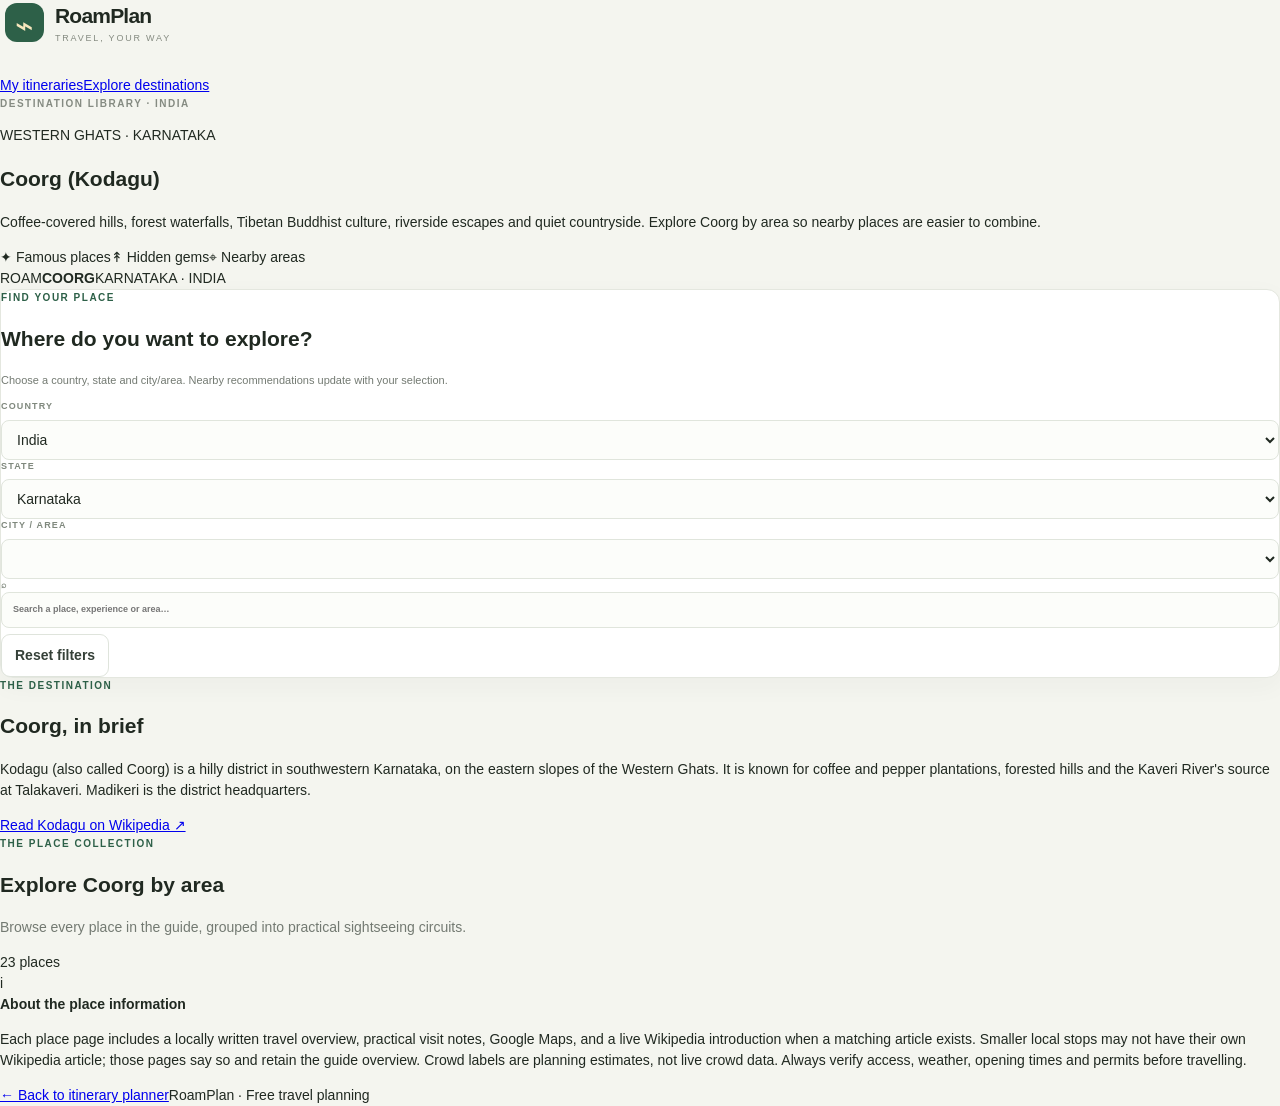
==== destinations.html @ 4f290d9f "Add destination explorer page" ====
<!doctype html>
<html lang="en">
<head>
<meta charset="utf-8"><meta name="viewport" content="width=device-width, initial-scale=1">
<meta name="theme-color" content="#f4f5ef">
<meta name="description" content="Explore Coorg (Kodagu), Karnataka. Browse places by country, state and city, discover nearby attractions, and read place guides with Wikipedia links.">
<title>Explore Coorg — RoamPlan</title>
<link rel="stylesheet" href="styles.css"><link rel="stylesheet" href="explorer.css">
</head>
<body class="explorer-page">
<header class="explore-top">
  <a class="brand explore-brand" href="index.html"><span class="brand-icon">⌁</span><span><b>RoamPlan</b><small>TRAVEL, YOUR WAY</small></span></a>
  <nav aria-label="Main navigation"><a href="index.html">My itineraries</a><a class="current" href="destinations.html">Explore destinations</a></nav>
</header>
<main class="explore-main">
  <section class="destination-hero">
    <p class="eyebrow">DESTINATION LIBRARY · INDIA</p>
    <div class="hero-inner">
      <div>
        <p class="hero-kicker">WESTERN GHATS · KARNATAKA</p>
        <h1 id="destinationTitle">Coorg <span>(Kodagu)</span></h1>
        <p class="hero-copy">Coffee-covered hills, forest waterfalls, Tibetan Buddhist culture, riverside escapes and quiet countryside. Explore Coorg by area so nearby places are easier to combine.</p>
        <div class="hero-tags"><span>✦ Famous places</span><span>↟ Hidden gems</span><span>⌖ Nearby areas</span></div>
      </div>
      <div class="hero-stamp"><span>ROAM</span><b>COORG</b><span>KARNATAKA · INDIA</span></div>
    </div>
  </section>

  <section class="filter-panel panel" aria-label="Find a destination">
    <div class="filter-intro"><div><p class="eyebrow green">FIND YOUR PLACE</p><h2>Where do you want to explore?</h2></div><p class="muted small-text">Choose a country, state and city/area. Nearby recommendations update with your selection.</p></div>
    <div class="filter-grid">
      <div><label for="countrySelect">COUNTRY</label><select id="countrySelect"><option value="India">India</option></select></div>
      <div><label for="stateSelect">STATE</label><select id="stateSelect"><option value="Karnataka">Karnataka</option></select></div>
      <div><label for="citySelect">CITY / AREA</label><select id="citySelect"></select></div>
    </div>
    <div class="search-row"><label class="search-box"><span>⌕</span><input id="placeSearch" type="search" placeholder="Search a place, experience or area…" autocomplete="off"></label><button id="clearFilters" class="btn">Reset filters</button></div>
  </section>

  <section class="region-intro" id="regionIntro">
    <div><p class="eyebrow green">THE DESTINATION</p><h2>Coorg, in brief</h2><p>Kodagu (also called Coorg) is a hilly district in southwestern Karnataka, on the eastern slopes of the Western Ghats. It is known for coffee and pepper plantations, forested hills and the Kaveri River's source at Talakaveri. Madikeri is the district headquarters.</p></div>
    <a class="text-link" href="https://en.wikipedia.org/wiki/Kodagu_district" target="_blank" rel="noopener">Read Kodagu on Wikipedia ↗</a>
  </section>

  <section class="list-heading"><div><p class="eyebrow green">THE PLACE COLLECTION</p><h2 id="resultsTitle">Explore Coorg by area</h2><p class="muted" id="resultsSubtitle">Browse every place in the guide, grouped into practical sightseeing circuits.</p></div><span class="result-count" id="resultCount">23 places</span></section>
  <div id="placeGroups" class="place-groups" aria-live="polite"></div>

  <section id="nearbySection" class="nearby-section hidden">
    <div class="nearby-head"><div><p class="eyebrow green">PAIR YOUR VISIT</p><h2 id="nearbyTitle">Nearby areas to explore</h2><p class="muted" id="nearbyCopy">More places that can fit into the same regional outing.</p></div></div>
    <div id="nearbyGroups" class="nearby-groups"></div>
  </section>

  <section class="source-note"><div class="source-mark">i</div><div><b>About the place information</b><p>Each place page includes a locally written travel overview, practical visit notes, Google Maps, and a live Wikipedia introduction when a matching article exists. Smaller local stops may not have their own Wikipedia article; those pages say so and retain the guide overview. Crowd labels are planning estimates, not live crowd data. Always verify access, weather, opening times and permits before travelling.</p></div></section>
  <footer class="explore-footer"><a href="index.html">← Back to itinerary planner</a><span>RoamPlan · Free travel planning</span></footer>
</main>
<script src="destinations-data.js"></script><script src="destinations.js"></script>
</body></html>
---- styles.css ----
:root{--ink:#202921;--muted:#737a72;--line:#e4e7df;--paper:#fbfcf8;--green:#2d6048;--green2:#e8f1e9;--gold:#bd8d42;--shadow:0 8px 26px #273c2d0a}*{box-sizing:border-box}body{margin:0;background:#f4f5ef;color:var(--ink);font:14px/1.5 Inter,-apple-system,BlinkMacSystemFont,"Segoe UI",sans-serif}button,input,select,textarea{font:inherit}button{cursor:pointer}.layout{min-height:100vh}.sidebar{width:250px;position:fixed;inset:0 auto 0 0;background:#fbfcf8;border-right:1px solid var(--line);padding:25px 18px 18px;display:flex;flex-direction:column;z-index:3}.brand{display:flex;align-items:center;gap:11px;color:var(--ink);text-decoration:none;margin:0 0 30px 5px}.brand-icon{height:39px;width:39px;border-radius:12px;background:var(--green);color:#f7e7bd;display:grid;place-items:center;font-size:31px}.brand b{display:block;font-size:21px;letter-spacing:-.8px}.brand small{display:block;color:#858b81;font-size:9px;letter-spacing:1.8px}.primary,.btn{border:1px solid #dfe4dc;background:#fff;border-radius:9px;padding:10px 13px;color:#354038;font-weight:650;display:inline-flex;gap:7px;align-items:center;justify-content:center;transition:.15s}.primary{background:var(--green);color:#fff;border-color:var(--green)}.primary:hover{background:#234d39}.btn:hover{border-color:#9eafa0;background:#f9fbf8}.btn.dark{background:#242f27;color:#fff;border-color:#242f27}.full{width:100%;margin-bottom:30px;padding:12px}.eyebrow{font-size:10px;font-weight:750;letter-spacing:1.5px;color:#858b82;margin:0 0 12px}.green{color:var(--green)}.nav{border:0;background:var(--green2);color:#234e39;border-radius:8px;text-align:left;padding:12px;width:100%;font-weight:650}.count{float:right;border-radius:20px;background:#d5e5d7;padding:0 8px;font-size:11px}.trips-label{margin-top:29px;display:flex;justify-content:space-between}.trip-list{display:grid;gap:5px}.trip-link{border:0;background:transparent;text-align:left;padding:10px;border-radius:8px;color:#606b60;overflow:hidden;text-overflow:ellipsis;white-space:nowrap}.trip-link.active,.trip-link:hover{background:#f0f3ec;color:var(--ink)}.sidebar-note{margin-top:auto;background:#f1f3ea;border-radius:11px;padding:15px;font-size:12px}.sidebar-note p{color:#6e786c;margin:6px 0 0;line-height:1.6}.privacy{font-size:10px;color:#7b8278;margin:17px 2px 0}.privacy i{display:inline-block;width:7px;height:7px;border-radius:50%;background:#65a175;margin-right:6px}.main{margin-left:250px;min-width:0}.topbar{height:70px;background:#fbfcf8;border-bottom:1px solid var(--line);display:flex;align-items:center;justify-content:space-between;padding:0 4.2%;gap:20px}.muted{color:var(--muted)}.actions{display:flex;align-items:center;gap:9px}.saved{font-size:11px;color:#65836b;margin-right:7px}.page{max-width:1400px;margin:0 auto;padding:37px 4.2% 28px}.heading-row{display:flex;align-items:center;justify-content:space-between;gap:25px;margin-bottom:27px}.heading-row .eyebrow{margin-bottom:7px}.heading-row h1{font-size:clamp(25px,3vw,36px);letter-spacing:-1.2px;line-height:1.18;margin:0 0 9px;font-weight:760}.subtitle{margin:0;color:#778074;font-size:14px}.stats{display:grid;grid-template-columns:repeat(4,minmax(0,1fr));gap:12px;margin-bottom:17px}.stat,.panel{background:#fff;border:1px solid var(--line);border-radius:13px;box-shadow:var(--shadow)}.stat{padding:16px 17px}.stat span{display:block;color:#878e84;font-size:9px;letter-spacing:1.3px;font-weight:750;margin-bottom:8px}.stat strong{font-size:17px;font-weight:730}.progress{height:4px;border-radius:5px;background:#e8ede5;margin-top:9px;overflow:hidden}.progress i{display:block;width:0;height:100%;background:#4a9161;transition:width .2s}.trip-head{padding:20px 21px;margin-bottom:17px}.trip-title{display:grid;grid-template-columns:1fr 1fr;gap:18px;margin-bottom:18px}.trip-fields{display:grid;grid-template-columns:1fr 1fr 100px auto;gap:15px;align-items:end}.panel label,dialog label{display:block;font-size:9px;letter-spacing:1.15px;font-weight:750;color:#7f887d;margin-bottom:6px}.panel input,.panel select,dialog input,dialog select,dialog textarea{width:100%;border:1px solid #e0e5dc;background:#fcfdfa;padding:10px 11px;border-radius:8px;color:var(--ink);outline:none}.panel input:focus,.panel select:focus,dialog input:focus,dialog select:focus,dialog textarea:focus{border-color:#77a487;box-shadow:0 0 0 3px #e7f1e8}.title-input{font-weight:700;font-size:18px!important}.trip-button .btn{width:100%;white-space:nowrap}.day-layout{display:grid;grid-template-columns:minmax(0,1fr) 245px;gap:17px;align-items:start}.itinerary{padding:20px;min-width:0}.section-head,.day-summary{display:flex;align-items:center;justify-content:space-between;gap:12px}.section-head h2{margin:0;font-size:21px;letter-spacing:-.4px}.section-head .eyebrow{margin-bottom:4px}.day-tabs{display:flex;gap:7px;border-bottom:1px solid var(--line);padding:16px 0 12px;overflow-x:auto}.day-tab{white-space:nowrap;border:1px solid transparent;border-radius:8px;padding:8px 13px;background:transparent;color:#697369;font-weight:650}.day-tab.active{background:var(--green2);border-color:#d7e6d8;color:#27583f}.day-summary{padding:17px 0 8px}.day-summary h3{font-size:17px;margin:0}.day-summary p{font-size:12px;margin:2px 0 0}.pill{border-radius:30px;padding:5px 9px;background:#f0f3ec;color:#657263;font-size:10px;font-weight:700;white-space:nowrap}.stop-list{position:relative}.stop-card{border:1px solid var(--line);border-radius:11px;margin:12px 0;padding:14px;display:grid;grid-template-columns:38px minmax(0,1fr) auto;gap:12px;align-items:start;background:#fff}.stop-card.done{background:#f8faf6}.stop-check{width:25px;height:25px;border:1px solid #cbd7cb;border-radius:8px;background:white;color:white;display:grid;place-items:center;margin-top:2px}.stop-card.done .stop-check{background:var(--green);border-color:var(--green)}.time-rail{font-size:10px;font-weight:750;color:#61725f;white-space:nowrap;padding-top:5px}.stop-main{min-width:0}.stop-title-row{display:flex;gap:9px;align-items:center;flex-wrap:wrap}.stop-title{font-size:14px;margin:0;font-weight:730}.stop-card.done .stop-title{text-decoration:line-through;color:#738075}.tag{font-size:9px;font-weight:750;border-radius:5px;padding:3px 6px;white-space:nowrap}.tag.famous{background:#f8eedb;color:#876028}.tag.hidden-gem{background:#e4f2e7;color:#2f6d47}.tag.offbeat{background:#e8e7f8;color:#5b5790}.tag.local{background:#e1eff4;color:#33687a}.tag.food{background:#fae9e3;color:#994e38}.tag.break{background:#f0eee7;color:#766e5c}.stop-meta{display:flex;gap:7px;flex-wrap:wrap;color:#7c857a;font-size:10px;margin-top:8px}.crowd{display:inline-flex;align-items:center;gap:4px}.crowd.low{color:#438151}.crowd.medium{color:#a2772d}.crowd.high{color:#b65d4e}.stop-notes{font-size:12px;color:#737d72;margin:8px 0 0;white-space:pre-wrap;overflow-wrap:anywhere}.stop-actions{display:flex;gap:5px}.mini{border:1px solid #e4e8df;background:#fff;border-radius:7px;padding:6px 8px;color:#647064;font-size:11px;text-decoration:none;white-space:nowrap}.mini:hover{border-color:#a0b3a0}.bottom-actions{display:flex;gap:9px;padding-top:7px;flex-wrap:wrap}.insights{display:grid;gap:14px}.insights .panel{padding:18px}.insights h3{font-size:15px;margin:0 0 8px}.small-text{font-size:11px;line-height:1.6}.legend-item{display:flex;gap:10px;align-items:center;margin-top:16px}.legend-item b,.legend-item small{display:block}.legend-item b{font-size:11px}.legend-item small{font-size:10px;color:#858d82;margin-top:1px}.dot{width:10px;height:10px;border-radius:4px;flex:none}.dot.famous{background:#cda35c}.dot.hidden-gem{background:#6eaa7c}.dot.offbeat{background:#9b95d2}.dot.local{background:#70afc5}.tips p{font-size:11px;color:#717b70;margin:9px 0;line-height:1.5}.footer-note{text-align:center;font-size:10px;color:#879083;margin:24px 0 0}.empty{padding:70px 25px;text-align:center;border:1px dashed #cbd5c9;border-radius:14px;background:#fafbf7;margin:20px 0}.empty h2{margin:0 0 8px}.empty p{color:var(--muted);margin-bottom:20px}.hidden{display:none!important}dialog{width:min(520px,calc(100% - 28px));border:1px solid var(--line);border-radius:15px;padding:24px;box-shadow:0 24px 90px #1e2c2260;color:var(--ink)}dialog::backdrop{background:#1b2a2180;backdrop-filter:blur(3px)}dialog form>label{margin-top:14px}dialog h2{margin:0;font-size:23px}.modal-head{display:flex;justify-content:space-between;align-items:start;margin-bottom:20px}.modal-head .eyebrow{margin-bottom:5px}.icon-btn{border:1px solid var(--line);background:#fff;border-radius:8px;padding:4px 11px;font-size:20px;color:#687367}.modal-grid{display:grid;grid-template-columns:1fr 1fr;gap:12px}.checkline{display:flex!important;gap:8px;align-items:center;font-size:11px!important;letter-spacing:0!important;font-weight:500!important;margin-top:16px!important}.checkline input{width:auto}.modal-actions{display:flex;gap:9px;align-items:center;margin-top:23px}.grow{flex:1}.danger{color:#b04438}#toast{position:fixed;bottom:22px;left:50%;transform:translate(-50%,20px);opacity:0;pointer-events:none;background:#263b2c;color:white;padding:11px 17px;border-radius:9px;box-shadow:0 8px 25px #0002;transition:.2s;z-index:10;font-size:12px}#toast.show{opacity:1;transform:translate(-50%,0)}@media(max-width:1100px){.day-layout{grid-template-columns:minmax(0,1fr) 210px}.sidebar{width:220px}.main{margin-left:220px}.trip-fields{grid-template-columns:1fr 1fr 90px}.trip-button{grid-column:1/-1}.trip-button .btn{width:auto}.saved{display:none}}@media(max-width:790px){.sidebar{position:static;width:auto;height:auto;padding:13px 16px;border-right:0;border-bottom:1px solid var(--line);display:grid;grid-template-columns:1fr auto;gap:10px}.brand{margin:0}.sidebar>.primary,.sidebar>.eyebrow,.sidebar>.nav,.sidebar>.trips-label,.sidebar>.trip-list,.sidebar-note,.privacy{display:none}.main{margin-left:0}.topbar{height:auto;min-height:59px;padding:12px 17px}.actions{gap:6px}.actions .btn{padding:8px;font-size:11px}.page{padding:25px 16px}.heading-row{align-items:start}.heading-row h1{font-size:26px}.heading-row>.primary{display:none}.stats{grid-template-columns:1fr 1fr}.day-layout{grid-template-columns:1fr}.insights{grid-template-columns:1fr 1fr}.trip-title{grid-template-columns:1fr}.trip-fields{grid-template-columns:1fr 1fr}.trip-button{grid-column:auto}.trip-button .btn{white-space:normal}.stop-card{grid-template-columns:27px minmax(0,1fr)}.time-rail{grid-column:2;grid-row:1;padding:0}.stop-check{grid-row:1;grid-column:1}.stop-main{grid-column:2}.stop-actions{grid-column:2;flex-wrap:wrap}.section-head{align-items:start}.saved{display:none}}@media(max-width:480px){.insights{grid-template-columns:1fr}.heading-row{display:block}.heading-row h1{font-size:25px}.heading-row .subtitle{font-size:12px}.stop-card{padding:11px;gap:7px}.stop-title-row{gap:5px}.topbar>div:first-child{font-size:12px}.modal-grid{grid-template-columns:1fr}.trip-fields{grid-template-columns:1fr 1fr}.itinerary{padding:13px}.section-head h2{font-size:18px}.actions .btn{font-size:0}.actions .btn:first-letter{font-size:13px}}
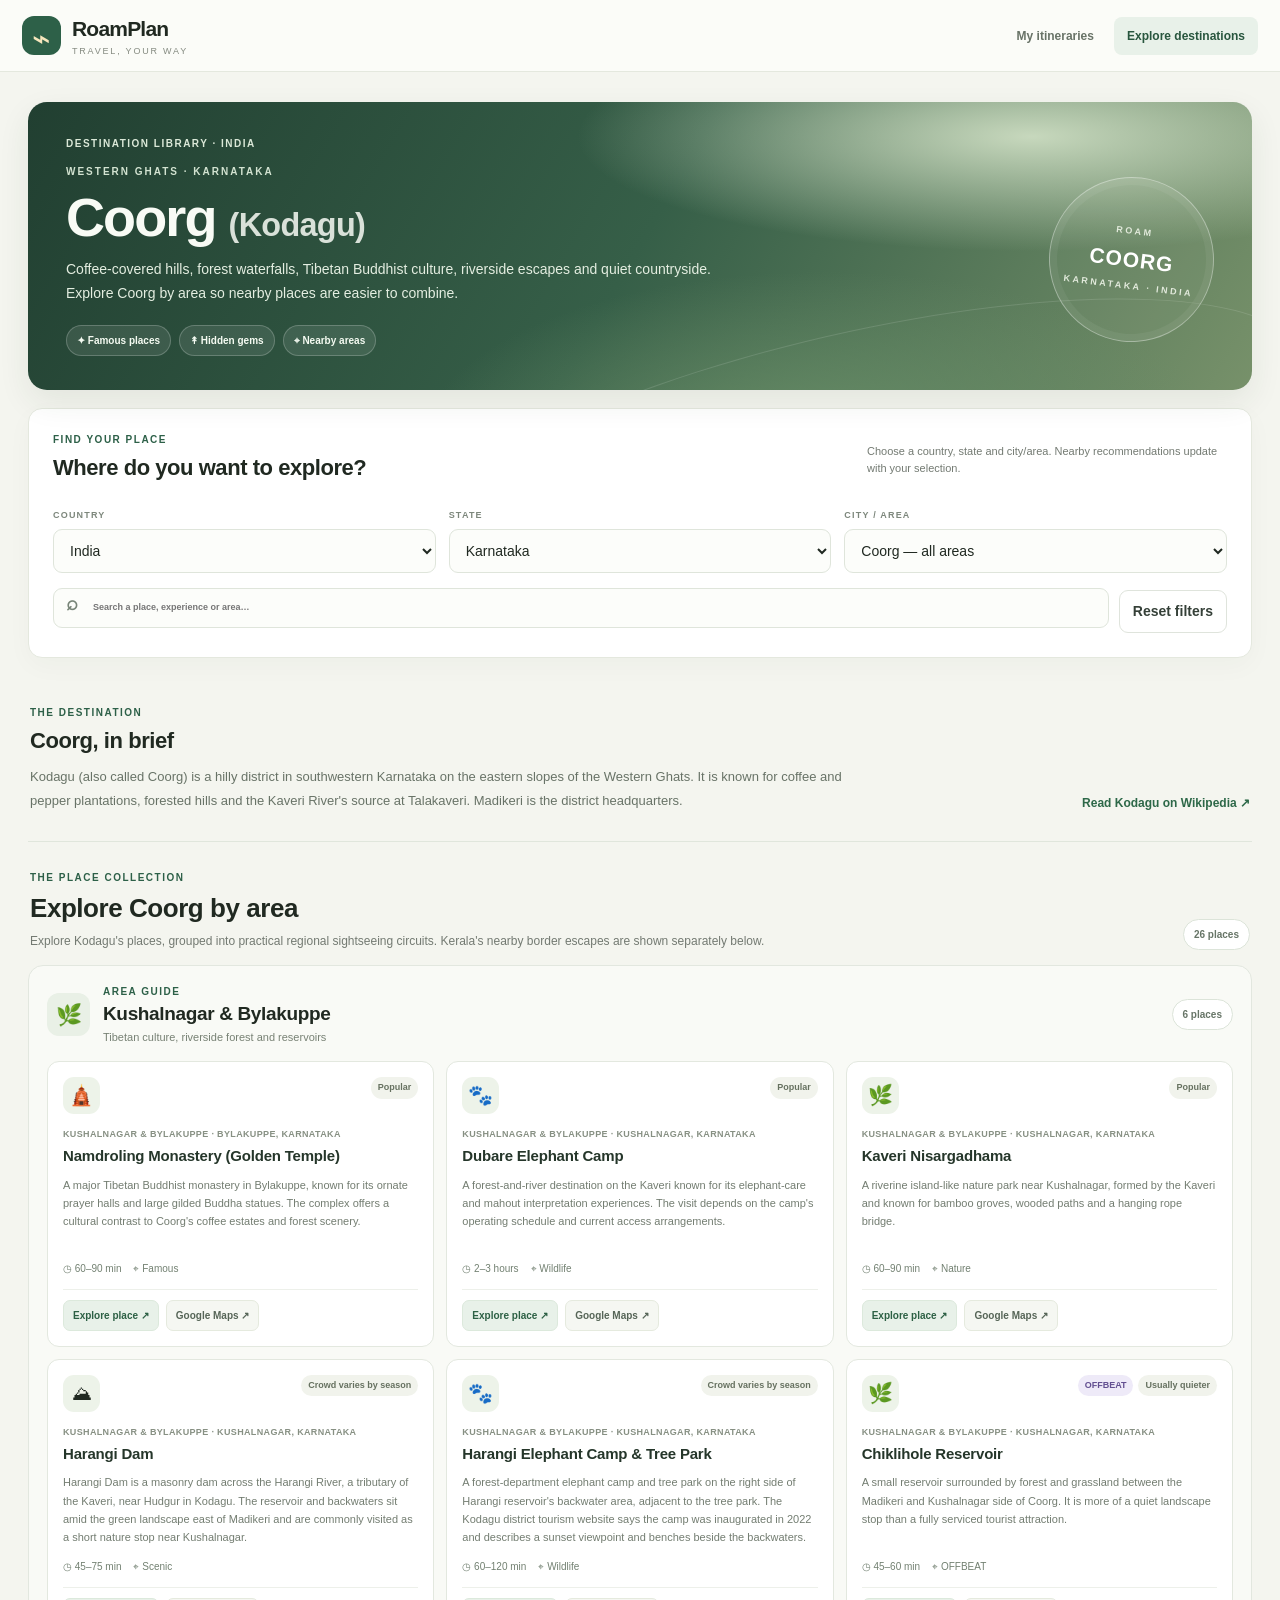
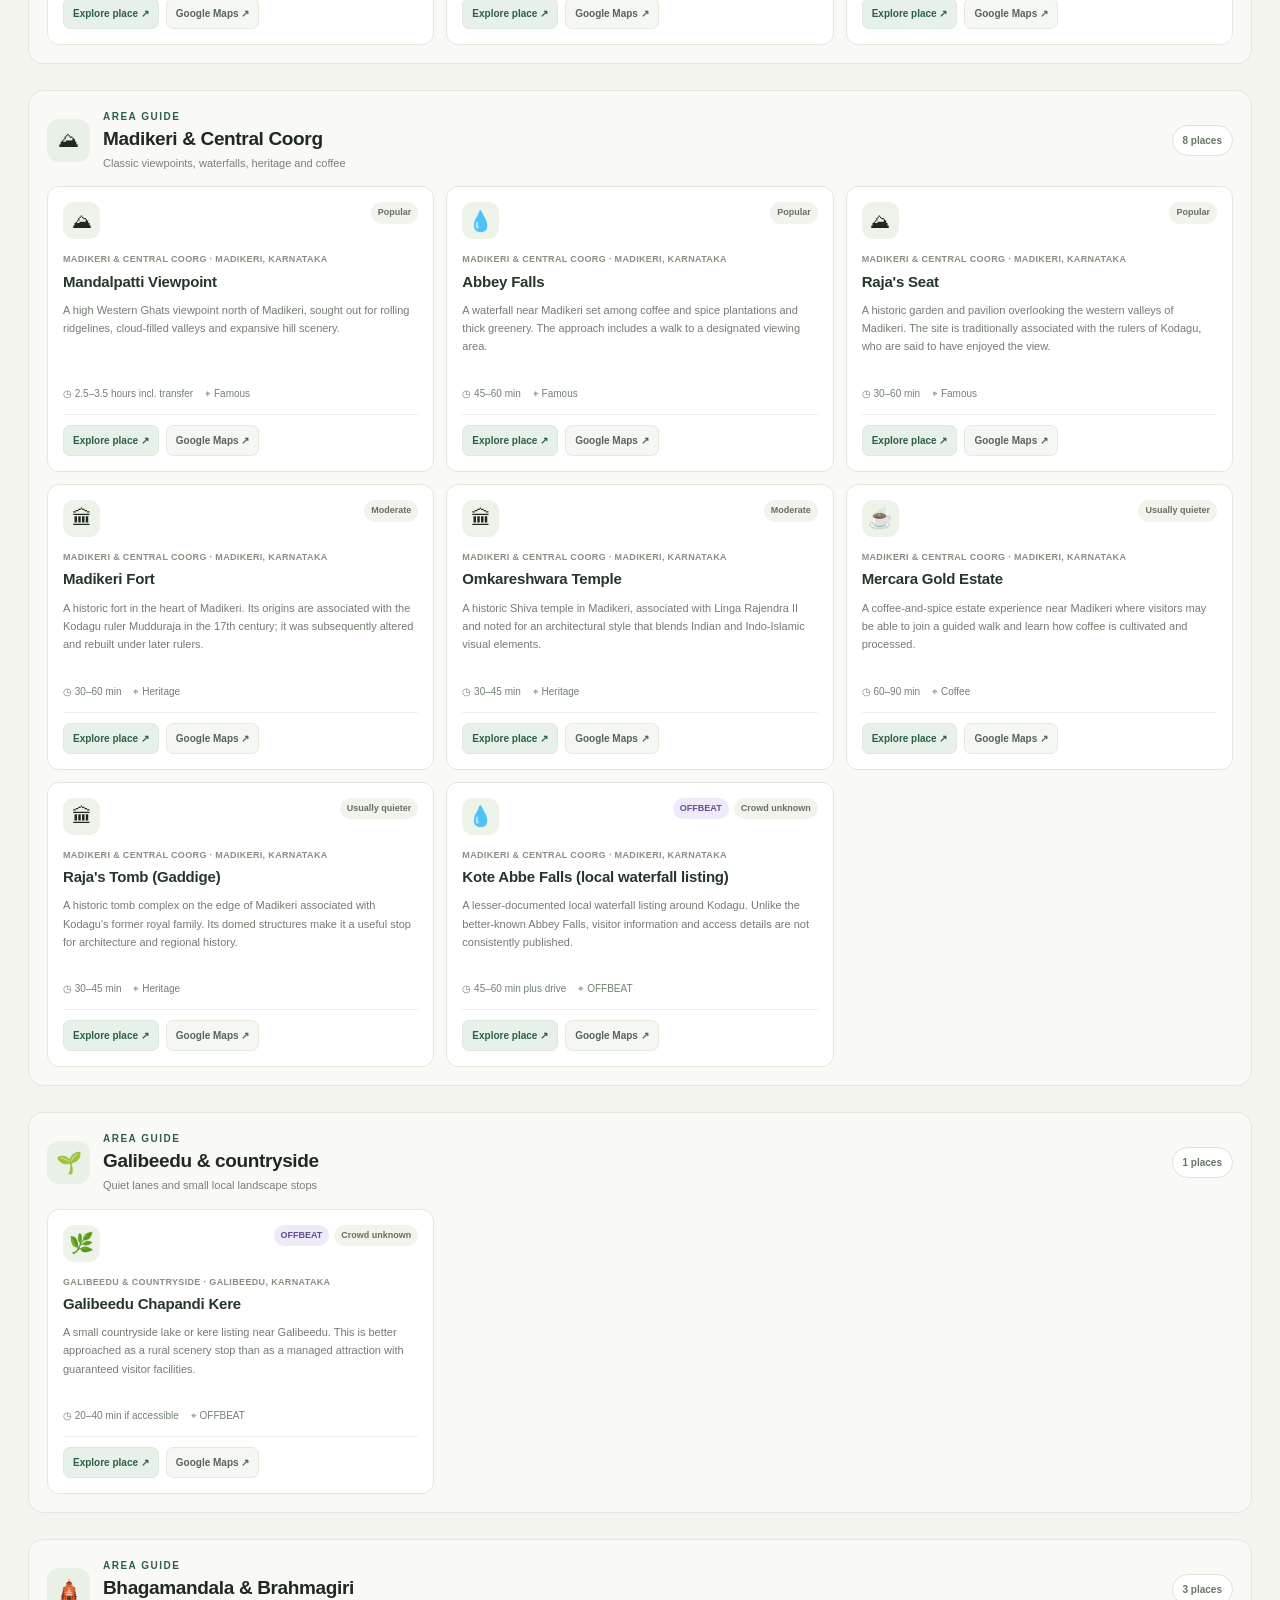
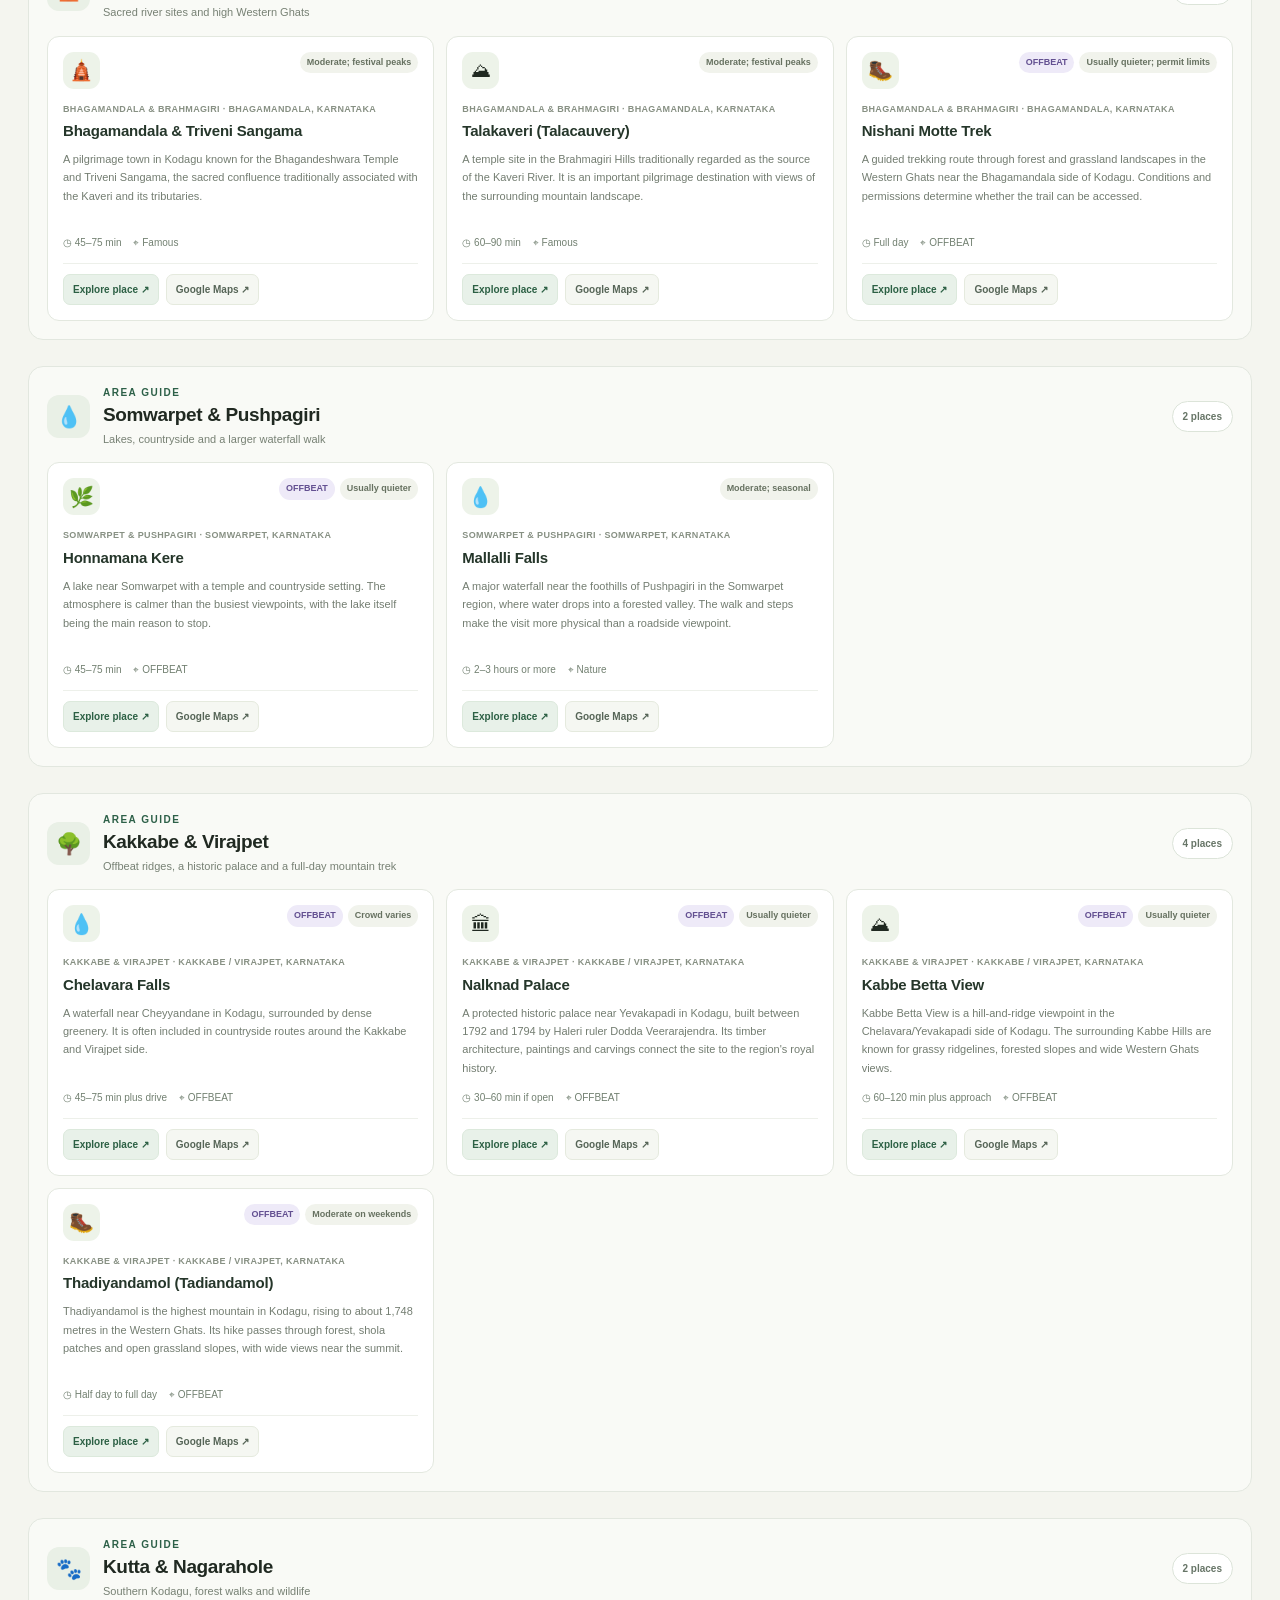
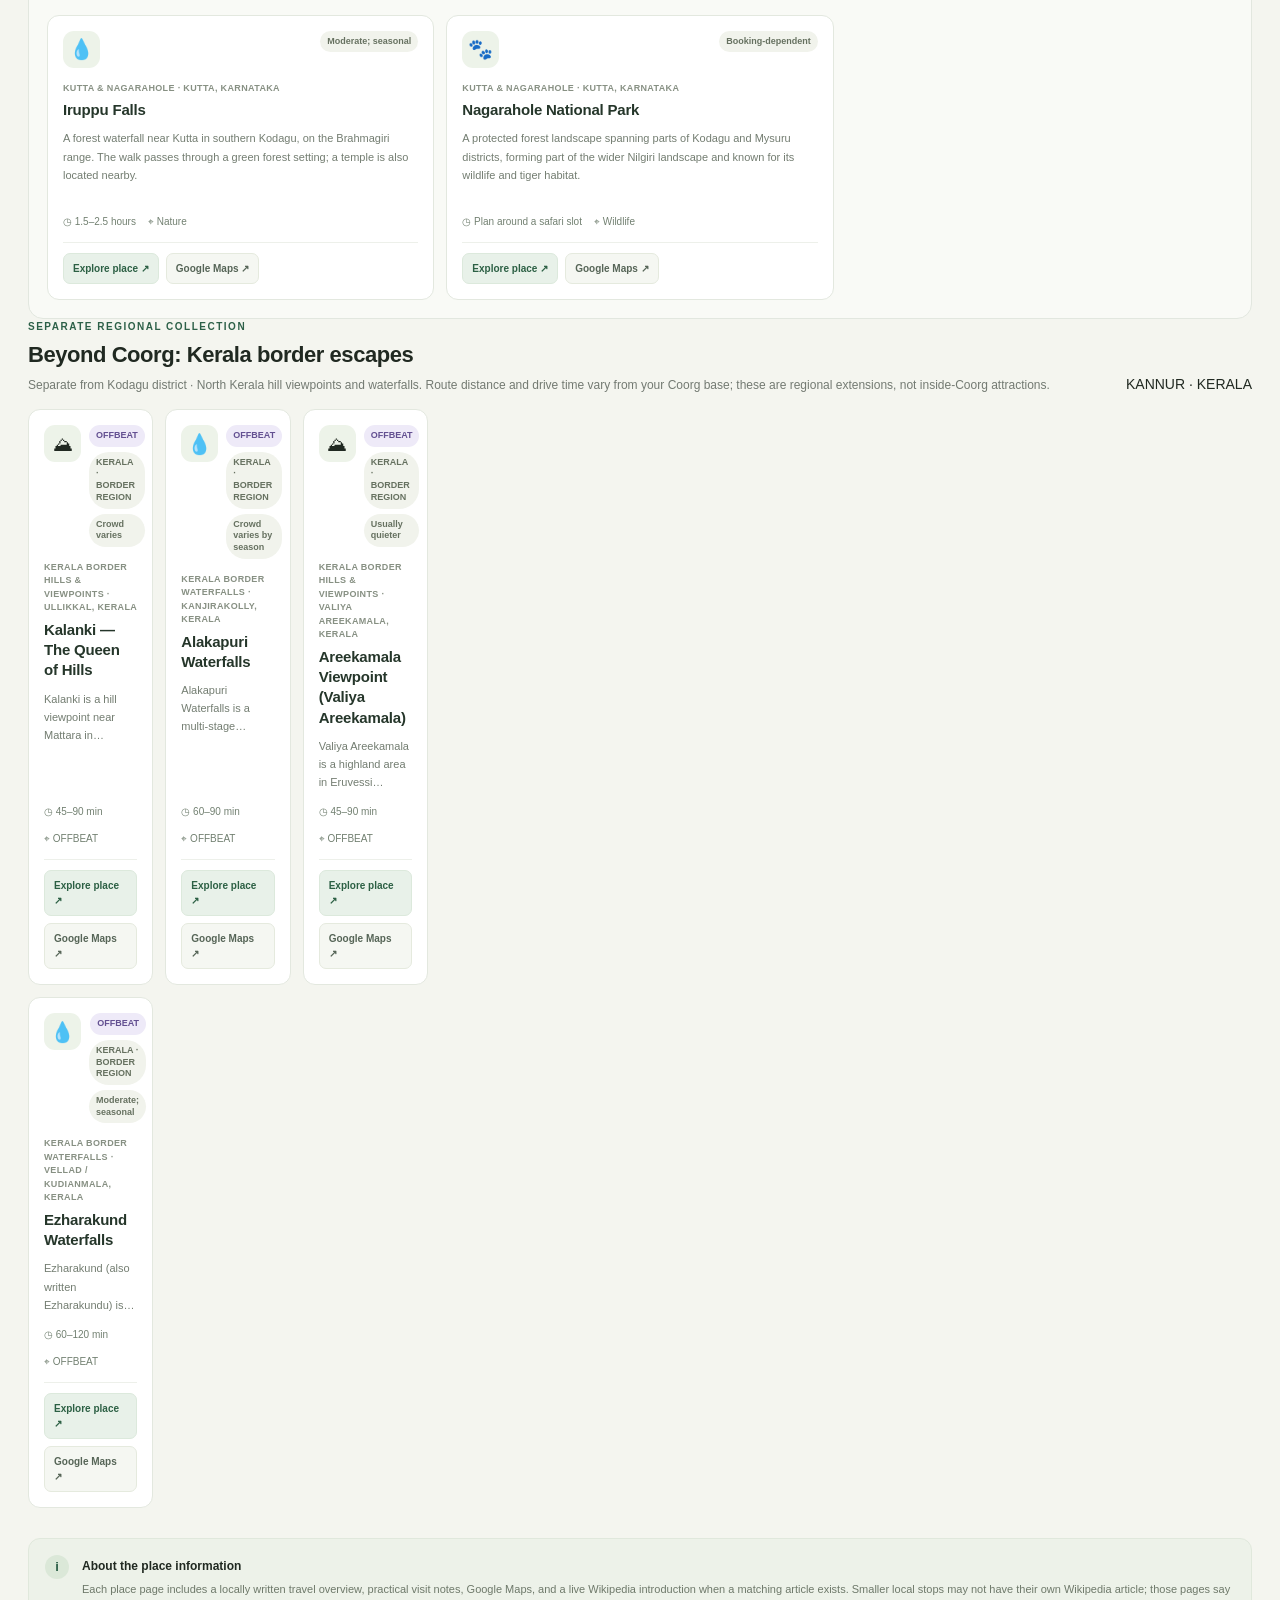
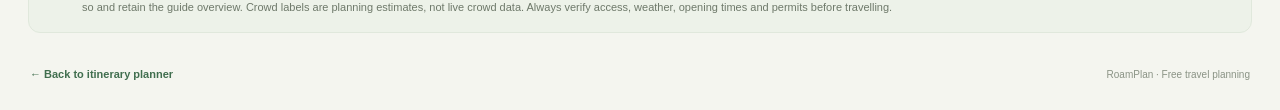
==== commit 8b6c7acb: "Add separate Kerala border escape collection to destination explorer" ====
--- a/destinations.html
+++ b/destinations.html
@@ -30,19 +30,24 @@
     <div class="filter-intro"><div><p class="eyebrow green">FIND YOUR PLACE</p><h2>Where do you want to explore?</h2></div><p class="muted small-text">Choose a country, state and city/area. Nearby recommendations update with your selection.</p></div>
     <div class="filter-grid">
       <div><label for="countrySelect">COUNTRY</label><select id="countrySelect"><option value="India">India</option></select></div>
-      <div><label for="stateSelect">STATE</label><select id="stateSelect"><option value="Karnataka">Karnataka</option></select></div>
+      <div><label for="stateSelect">STATE</label><select id="stateSelect"><option value="Karnataka">Karnataka</option><option value="Kerala">Kerala</option></select></div>
       <div><label for="citySelect">CITY / AREA</label><select id="citySelect"></select></div>
     </div>
     <div class="search-row"><label class="search-box"><span>⌕</span><input id="placeSearch" type="search" placeholder="Search a place, experience or area…" autocomplete="off"></label><button id="clearFilters" class="btn">Reset filters</button></div>
   </section>
 
   <section class="region-intro" id="regionIntro">
-    <div><p class="eyebrow green">THE DESTINATION</p><h2>Coorg, in brief</h2><p>Kodagu (also called Coorg) is a hilly district in southwestern Karnataka, on the eastern slopes of the Western Ghats. It is known for coffee and pepper plantations, forested hills and the Kaveri River's source at Talakaveri. Madikeri is the district headquarters.</p></div>
-    <a class="text-link" href="https://en.wikipedia.org/wiki/Kodagu_district" target="_blank" rel="noopener">Read Kodagu on Wikipedia ↗</a>
+    <div><p class="eyebrow green">THE DESTINATION</p><h2 id="regionHeading">Coorg, in brief</h2><p id="regionDescription">Kodagu (also called Coorg) is a hilly district in southwestern Karnataka on the eastern slopes of the Western Ghats. It is known for coffee and pepper plantations, forested hills and the Kaveri River’s source at Talakaveri. Madikeri is the district headquarters.</p></div>
+    <a id="regionWikiLink" class="text-link" href="https://en.wikipedia.org/wiki/Kodagu_district" target="_blank" rel="noopener">Read Kodagu on Wikipedia ↗</a>
   </section>
 
   <section class="list-heading"><div><p class="eyebrow green">THE PLACE COLLECTION</p><h2 id="resultsTitle">Explore Coorg by area</h2><p class="muted" id="resultsSubtitle">Browse every place in the guide, grouped into practical sightseeing circuits.</p></div><span class="result-count" id="resultCount">23 places</span></section>
   <div id="placeGroups" class="place-groups" aria-live="polite"></div>
+
+  <section id="borderEscapesSection" class="border-escapes-section hidden">
+    <div class="nearby-head"><div><p class="eyebrow green">SEPARATE REGIONAL COLLECTION</p><h2 id="borderEscapesTitle">Beyond Coorg: Kerala border escapes</h2><p class="muted" id="borderEscapesCopy">Hill viewpoints and waterfalls across the state border, not inside Coorg.</p></div><span class="border-area-chip">KANNUR · KERALA</span></div>
+    <div id="borderEscapeCards" class="place-grid nearby-grid"></div>
+  </section>
 
   <section id="nearbySection" class="nearby-section hidden">
     <div class="nearby-head"><div><p class="eyebrow green">PAIR YOUR VISIT</p><h2 id="nearbyTitle">Nearby areas to explore</h2><p class="muted" id="nearbyCopy">More places that can fit into the same regional outing.</p></div></div>
--- a/explorer.css
+++ b/explorer.css
@@ -0,0 +1,134 @@
+:root{--exp-ink:#202921;--exp-muted:#737d72;--exp-line:#e4e8de;--exp-green:#2d6048;--exp-paper:#fbfcf8}
+.explorer-page{background:#f4f5ef;color:var(--exp-ink);min-height:100vh}
+.explore-top{min-height:72px;display:flex;align-items:center;justify-content:space-between;gap:18px;padding:12px max(22px,calc((100vw - 1400px)/2 + 28px));background:#fbfcf8;border-bottom:1px solid var(--exp-line)}
+.explore-brand{margin:0!important;flex-shrink:0}
+.explore-top nav{display:flex;gap:7px;align-items:center}
+.explore-top nav a{color:#687367;text-decoration:none;font-weight:650;font-size:12px;padding:10px 13px;border-radius:8px}
+.explore-top nav a:hover,.explore-top nav a.current{background:#e8f1e9;color:#28563e}
+.explore-main{width:min(1320px,100%);margin:0 auto;padding:30px 28px 24px}
+.destination-hero,.place-hero{border-radius:19px;overflow:hidden;position:relative;background:radial-gradient(ellipse at 82% 12%,#c7d8bd 0,transparent 32%),radial-gradient(ellipse at 65% 120%,#688d67 0,transparent 36%),linear-gradient(120deg,#213f31 0%,#365f48 50%,#77916a 100%);color:#f8fbf5;min-height:270px;padding:34px 38px;box-shadow:0 12px 32px #203c2915}
+.destination-hero:after,.place-hero:after{content:"";position:absolute;inset:auto -5% -68% 30%;height:250px;border:1px solid #ffffff20;border-radius:50%;transform:rotate(-13deg);pointer-events:none}
+.destination-hero .eyebrow,.place-hero .eyebrow{color:#dbe8d8;margin-bottom:13px}
+.hero-inner{display:flex;justify-content:space-between;align-items:center;gap:24px;position:relative;z-index:1}
+.hero-kicker{font-size:10px;letter-spacing:2px;color:#d3e3d1;font-weight:750;margin:0 0 10px}
+.destination-hero h1,.place-hero h1{font-size:clamp(34px,5vw,54px);letter-spacing:-1.9px;line-height:1.04;margin:0 0 13px;font-weight:790}
+.destination-hero h1 span{font-size:.6em;font-weight:560;letter-spacing:-.7px;opacity:.85}
+.hero-copy{font-size:14px;line-height:1.7;max-width:670px;color:#e4eee1;margin:0}
+.hero-tags{display:flex;flex-wrap:wrap;gap:8px;margin-top:19px}
+.hero-tags span{font-size:10px;font-weight:700;padding:7px 10px;border-radius:30px;background:#ffffff18;border:1px solid #ffffff35;color:#f5fbf2}
+.hero-stamp{height:165px;width:165px;border:1px solid #ffffff62;border-radius:50%;display:flex;flex-direction:column;justify-content:center;align-items:center;gap:5px;flex:none;transform:rotate(7deg);background:#f2f5e90c;box-shadow:inset 0 0 0 7px #ffffff0e}
+.hero-stamp span{font-size:9px;letter-spacing:2.5px;color:#e2eadc;font-weight:750}
+.hero-stamp b{font-size:21px;letter-spacing:1px;color:#fff}
+.filter-panel,.detail-panel{background:#fff;border:1px solid var(--exp-line);border-radius:14px;box-shadow:0 8px 26px #273c2d08}
+.filter-panel{padding:23px 24px;margin:18px 0 22px}
+.filter-intro{display:flex;align-items:start;justify-content:space-between;gap:20px}
+.filter-intro h2,.region-intro h2,.list-heading h2,.nearby-head h2,.detail-panel h2{margin:0;font-size:22px;letter-spacing:-.45px;line-height:1.25}
+.filter-intro .eyebrow,.region-intro .eyebrow,.list-heading .eyebrow,.nearby-head .eyebrow,.detail-panel .eyebrow{margin-bottom:7px}
+.small-text{max-width:360px;font-size:11px;line-height:1.6}
+.filter-grid{display:grid;grid-template-columns:repeat(3,minmax(0,1fr));gap:13px;margin-top:20px}
+.filter-grid label{display:block;font-size:9px;letter-spacing:1.2px;font-weight:750;color:#7d877c;margin-bottom:7px}
+.filter-grid select,.search-box input{width:100%;border:1px solid #dfe5db;background:#fcfdfa;padding:12px;border-radius:9px;color:var(--exp-ink);outline:none}
+.filter-grid select:focus,.search-box input:focus{border-color:#7ea489;box-shadow:0 0 0 3px #e7f1e8}
+.search-row{display:flex;gap:10px;margin-top:15px;align-items:center}
+.search-box{flex:1;position:relative;display:flex;align-items:center}
+.search-box span{position:absolute;left:13px;font-size:20px;color:#788578}
+.search-box input{padding-left:39px}
+.region-intro{display:flex;justify-content:space-between;gap:26px;align-items:end;padding:25px 2px 29px;border-bottom:1px solid #e0e6dc}
+.region-intro>div{max-width:820px}
+.region-intro p:not(.eyebrow){font-size:13px;line-height:1.8;color:#687367;margin:11px 0 0}
+.text-link{font-size:12px;font-weight:750;color:#2d6848;text-decoration:none;white-space:nowrap}
+.text-link:hover{text-decoration:underline}
+.list-heading{display:flex;align-items:end;justify-content:space-between;gap:14px;padding:28px 2px 15px}
+.list-heading h2{font-size:26px}
+.list-heading .muted{font-size:12px;margin:7px 0 0}
+.result-count,.group-count{font-size:10px;font-weight:750;border:1px solid #dce4d9;background:#fff;color:#677567;border-radius:22px;padding:7px 10px;white-space:nowrap}
+.place-groups{display:grid;gap:26px}
+.place-group{border:1px solid #e2e7df;background:#f9faf6;border-radius:15px;padding:18px}
+.group-heading{display:flex;align-items:center;gap:13px;margin-bottom:15px}
+.group-icon{width:43px;height:43px;border-radius:12px;background:#e9f0e6;display:grid;place-items:center;font-size:21px;flex:none}
+.group-heading .eyebrow{margin-bottom:3px}
+.group-heading h2{font-size:19px;letter-spacing:-.35px;margin:0;line-height:1.3}
+.group-heading p:not(.eyebrow){font-size:11px;color:#778174;margin:3px 0 0}
+.group-count{margin-left:auto}
+.place-grid{display:grid;grid-template-columns:repeat(3,minmax(0,1fr));gap:12px}
+.place-card{min-width:0;display:flex;flex-direction:column;border:1px solid #e3e8df;border-radius:12px;background:#fff;padding:15px;transition:transform .16s ease,box-shadow .16s ease,border-color .16s ease}
+.place-card:hover{transform:translateY(-2px);border-color:#cedbcd;box-shadow:0 8px 18px #29442d0c}
+.place-card-top{display:flex;justify-content:space-between;gap:8px;align-items:start}
+.place-glyph{height:37px;width:37px;display:grid;place-items:center;background:#edf3e9;border-radius:11px;font-size:20px;flex:none}
+.place-badges{display:flex;justify-content:end;flex-wrap:wrap;gap:5px}
+.place-badge{font-size:9px;line-height:1.3;padding:5px 7px;border-radius:20px;background:#f1f3ec;color:#667160;font-weight:750}
+.place-badge.offbeat{background:#eeeaf8;color:#635091}
+.place-area{font-size:9px;letter-spacing:.35px;text-transform:uppercase;color:#879083;font-weight:750;margin:14px 0 5px}
+.place-card h3{font-size:15px;letter-spacing:-.2px;line-height:1.35;margin:0}
+.place-card h3 a{color:#25362a;text-decoration:none}
+.place-card h3 a:hover{color:#36714c;text-decoration:underline}
+.place-summary{font-size:11px;line-height:1.65;color:#737d71;margin:9px 0 13px;display:-webkit-box;-webkit-line-clamp:4;-webkit-box-orient:vertical;overflow:hidden;min-height:72px}
+.place-facts{display:flex;gap:12px;flex-wrap:wrap;color:#728071;font-size:10px;margin-top:auto;padding:0 0 13px}
+.place-card-actions{border-top:1px solid #edf0ea;padding-top:10px;display:flex;gap:7px;flex-wrap:wrap}
+.mini-link{font-size:10px;font-weight:750;text-decoration:none;color:#566557;padding:7px 9px;border-radius:7px;background:#f5f7f2;border:1px solid #e5eade}
+.mini-link:hover{border-color:#b7c8b7;background:#eef4ea}
+.mini-link.primary-link{background:#e8f1e9;border-color:#dce9dc;color:#2c6044}
+.nearby-section{padding-top:30px;margin-top:25px;border-top:1px solid #e0e6dc}
+.nearby-head{display:flex;align-items:end;justify-content:space-between;margin-bottom:14px}
+.nearby-head p.muted{font-size:12px;margin:7px 0 0;line-height:1.6}
+.nearby-grid{grid-template-columns:repeat(3,minmax(0,1fr))}
+.place-card.compact .place-summary{min-height:0;-webkit-line-clamp:3}
+.no-results{padding:38px 20px;border:1px dashed #ccd8ca;border-radius:12px;background:#fff;text-align:center;color:#667467}
+.no-results h3{margin:0 0 6px}
+.no-results p{font-size:12px}
+.source-note{display:flex;gap:13px;padding:16px;background:#edf2e9;border:1px solid #e0e8dc;border-radius:12px;margin:30px 0 15px}
+.source-mark{width:24px;height:24px;flex:none;border-radius:50%;background:#dbe8d8;color:#2d6048;font-size:13px;font-weight:800;display:grid;place-items:center}
+.source-note b{font-size:12px}
+.source-note p{font-size:11px;line-height:1.65;color:#6e796a;margin:4px 0 0}
+.explore-footer{display:flex;align-items:center;justify-content:space-between;gap:12px;padding:18px 2px 3px;color:#8a9385;font-size:10px}
+.explore-footer a{color:#406e4e;text-decoration:none;font-size:11px;font-weight:750}
+.breadcrumbs{display:flex;gap:9px;align-items:center;color:#899287;font-size:11px;margin:1px 0 18px;flex-wrap:wrap}
+.breadcrumbs a{color:#607c64;text-decoration:none;font-weight:700}
+.place-hero{display:flex;align-items:center;justify-content:space-between;gap:22px;min-height:235px;padding:32px 36px}
+.place-hero-copy{max-width:850px;position:relative;z-index:1}
+.place-hero h1{max-width:900px;font-size:clamp(32px,4.5vw,49px)}
+.place-dek{font-size:14px;line-height:1.7;color:#e5eee1;max-width:790px;margin:0}
+.place-hero-mark{display:flex;flex-direction:column;align-items:center;gap:11px;flex:none;width:145px;height:145px;justify-content:center;border:1px solid #ffffff65;border-radius:50%;background:#ffffff0d;box-shadow:inset 0 0 0 6px #ffffff0d;z-index:1}
+.place-hero-mark span{font-size:35px}
+.place-hero-mark b{font-size:9px;line-height:1.4;letter-spacing:1.6px;text-align:center}
+.place-toolbar{display:flex;gap:8px;flex-wrap:wrap;justify-content:flex-end;margin:14px 0 19px}
+.place-toolbar .btn{font-size:11px}
+.place-detail-layout{display:grid;grid-template-columns:minmax(0,1fr) 290px;gap:18px;align-items:start}
+.place-detail-main{min-width:0;display:grid;gap:15px}
+.detail-panel{padding:22px}
+.detail-panel h2{font-size:21px}
+.detail-copy{font-size:13px;line-height:1.85;color:#505f52;margin:13px 0 0;white-space:pre-line}
+.secondary-copy{color:#737f70;margin-top:7px}
+.wiki-panel{background:#fbfcf8;border-left:4px solid #86a780}
+.wiki-head{display:flex;align-items:center;gap:12px;position:relative}
+.wiki-mark{width:36px;height:36px;border-radius:50%;border:1px solid #cbd6c9;background:#fff;font-size:22px;font-family:Georgia,serif;display:grid;place-items:center;color:#384d3b;flex:none}
+.wiki-head h2{font-size:17px}
+.wiki-head .eyebrow{margin-bottom:3px}
+.wiki-status{margin-left:auto;border-radius:20px;background:#eef2ea;color:#697867;font-size:9px;padding:6px 8px;white-space:nowrap}
+#wikiArticleLink{display:inline-block;margin-top:12px}
+.visit-facts{display:grid;grid-template-columns:repeat(2,minmax(0,1fr));gap:10px;margin-top:16px}
+.visit-facts>div{border:1px solid #e8ede4;border-radius:9px;background:#fbfcf9;padding:13px}
+.visit-facts span{display:block;font-size:9px;color:#899286;letter-spacing:1px;font-weight:750;margin-bottom:6px}
+.visit-facts strong{display:block;color:#344536;font-size:12px;line-height:1.6;font-weight:700}
+.practical-note{margin-top:14px;background:#f2f5ed;border-radius:9px;padding:14px}
+.practical-note b{font-size:11px}
+.practical-note p{font-size:12px;line-height:1.75;color:#657260;margin:5px 0 0}
+.place-detail-aside{display:grid;gap:14px}
+.quick-card h3,.guide-card h3{font-size:17px;margin:0 0 16px;letter-spacing:-.3px}
+.quick-row{display:flex;align-items:start;gap:11px;border-bottom:1px solid #edf0e9;padding:12px 0}
+.quick-row>span{font-size:17px}
+.quick-row small,.quick-row b{display:block}
+.quick-row small{font-size:10px;color:#879183;margin-bottom:3px}
+.quick-row b{font-size:12px;line-height:1.5;color:#354538}
+.primary.full-width{display:flex;width:100%;text-decoration:none;margin-top:17px;padding:11px;font-size:11px}
+.guide-card{background:#f5f7f1}
+.guide-card p{font-size:12px;line-height:1.8;color:#6e786a;margin:0 0 11px}
+.guide-card a{font-size:11px;font-weight:750;color:#376a49;text-decoration:none}
+.nearby-detail-block{padding-top:10px}
+.nearby-detail-block .nearby-head{margin-bottom:13px}
+.nearby-detail-block .nearby-head h2{font-size:20px}
+.nearby-detail-block .nearby-head p.muted{font-size:11px}
+.place-page .place-card{box-shadow:none}
+@media(max-width:1050px){.place-grid,.nearby-grid{grid-template-columns:repeat(2,minmax(0,1fr))}.place-detail-layout{grid-template-columns:minmax(0,1fr) 260px}}
+@media(max-width:800px){.explore-main{padding:20px 16px}.explore-top{padding:12px 16px}.destination-hero,.place-hero{padding:25px;min-height:0}.hero-stamp{width:118px;height:118px}.hero-stamp b{font-size:16px}.hero-stamp span{font-size:7px}.filter-intro{display:block}.filter-intro .small-text{margin:11px 0 0}.region-intro{display:block}.region-intro .text-link{display:inline-block;margin-top:14px}.place-detail-layout{grid-template-columns:1fr}.place-detail-aside{grid-template-columns:1fr 1fr}.place-hero-mark{width:110px;height:110px}.place-hero-mark span{font-size:28px}}
+@media(max-width:580px){.explore-top{align-items:start;flex-direction:column}.explore-top nav{width:100%}.explore-top nav a{flex:1;text-align:center;padding:8px}.destination-hero,.place-hero{padding:22px 19px;border-radius:14px}.hero-inner{align-items:start}.destination-hero h1,.place-hero h1{font-size:34px}.hero-stamp{display:none}.hero-copy{font-size:12px}.filter-panel{padding:17px}.filter-grid{grid-template-columns:1fr;gap:11px}.search-row{align-items:stretch;flex-direction:column}.search-row .btn{width:100%}.list-heading{align-items:start}.list-heading h2{font-size:21px}.place-groups{gap:16px}.place-group{padding:11px}.place-grid,.nearby-grid{grid-template-columns:1fr}.place-summary{min-height:0}.group-heading{gap:9px}.group-icon{width:35px;height:35px}.group-heading h2{font-size:16px}.group-count{font-size:9px;padding:6px}.place-card{padding:13px}.place-card-actions{gap:6px}.explore-footer{align-items:start;flex-direction:column}.place-hero-mark{display:none}.place-detail-aside{grid-template-columns:1fr}.detail-panel{padding:17px}.place-toolbar{justify-content:start}.place-toolbar .btn{flex:1}.wiki-status{display:none}.visit-facts{grid-template-columns:1fr 1fr}}
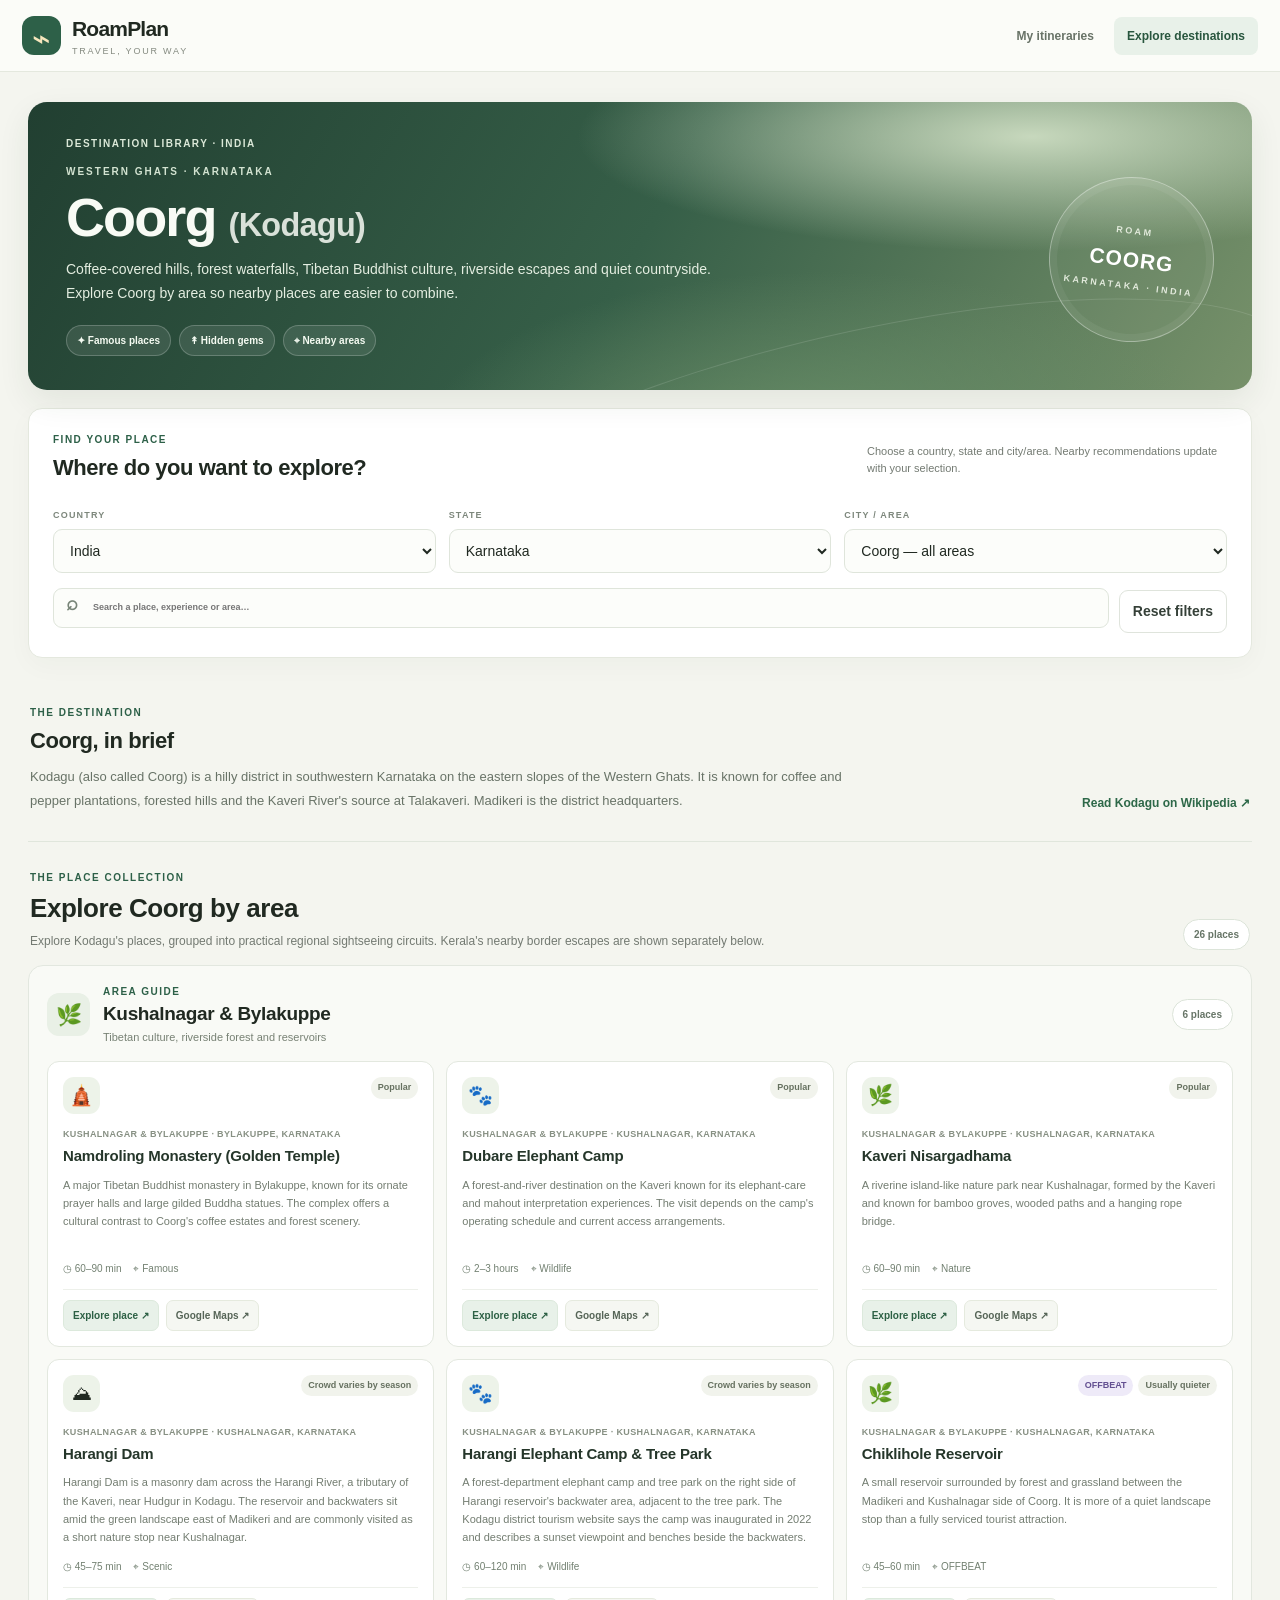
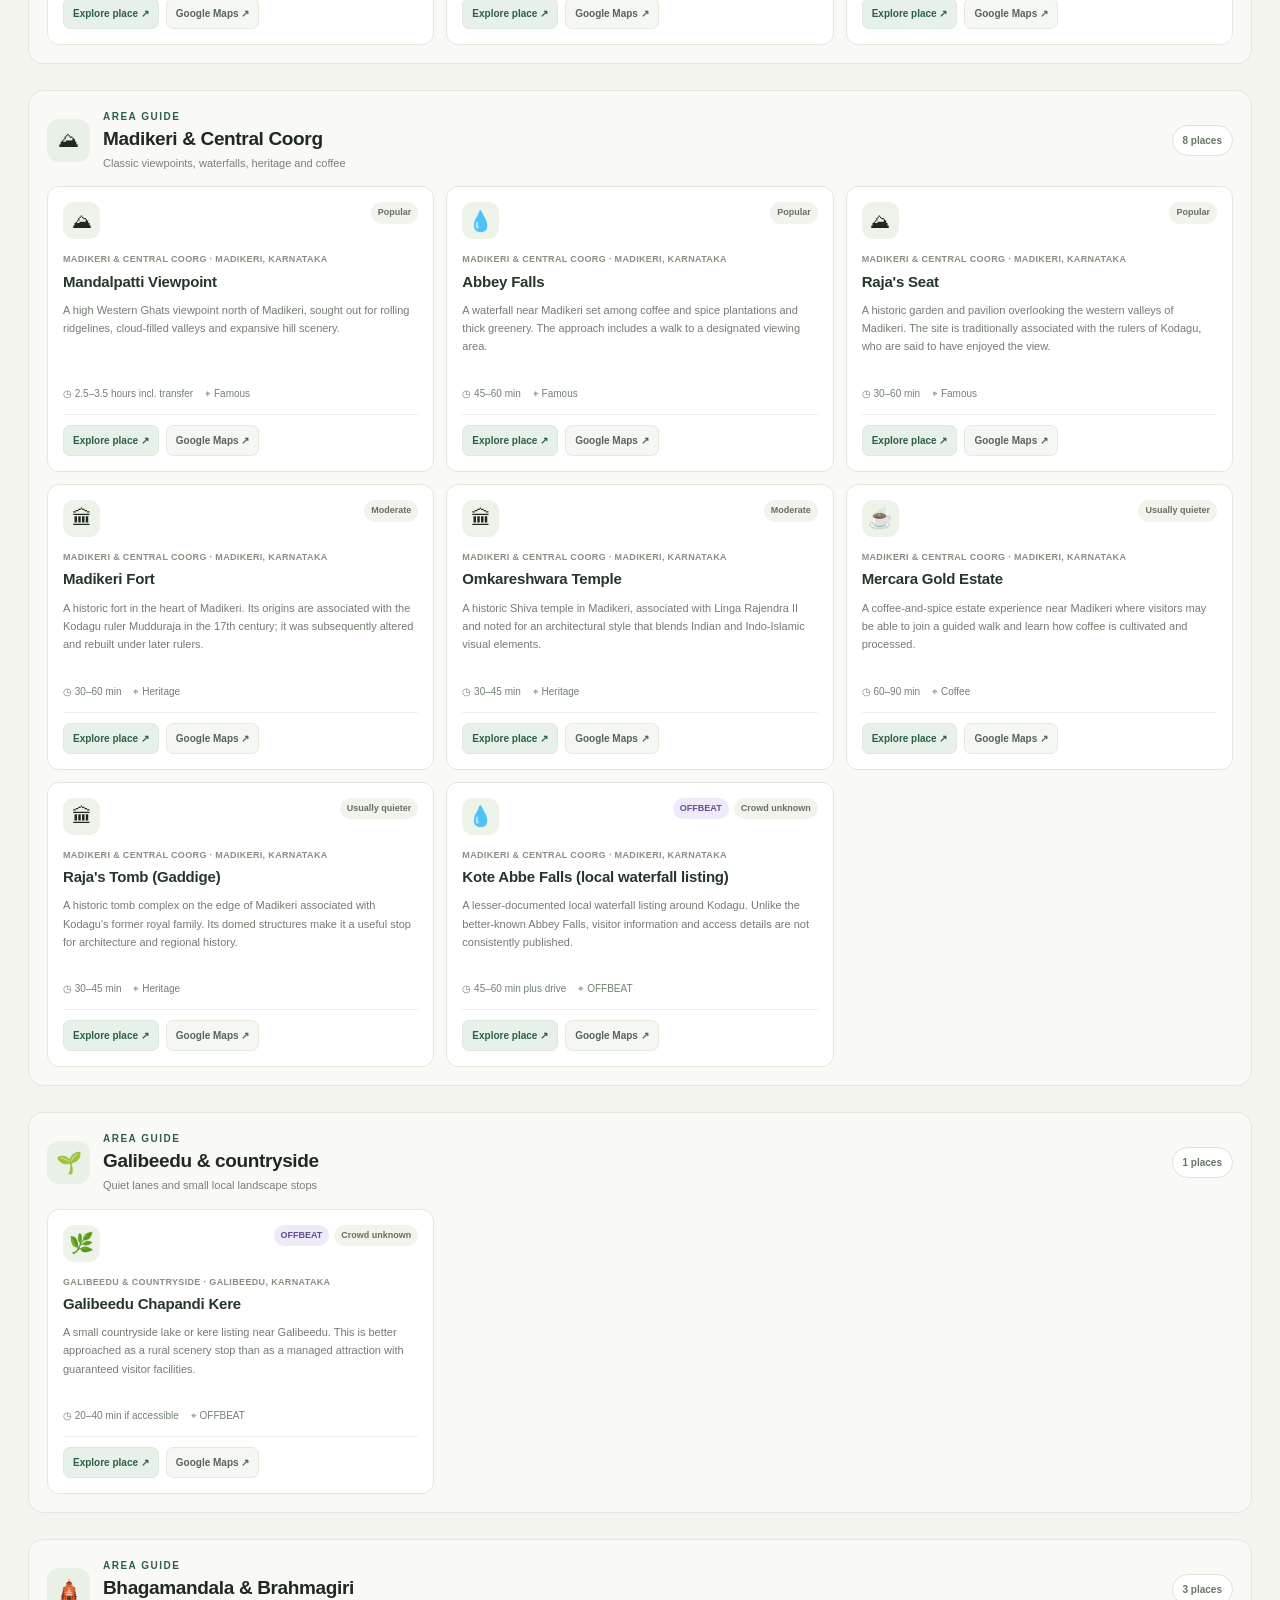
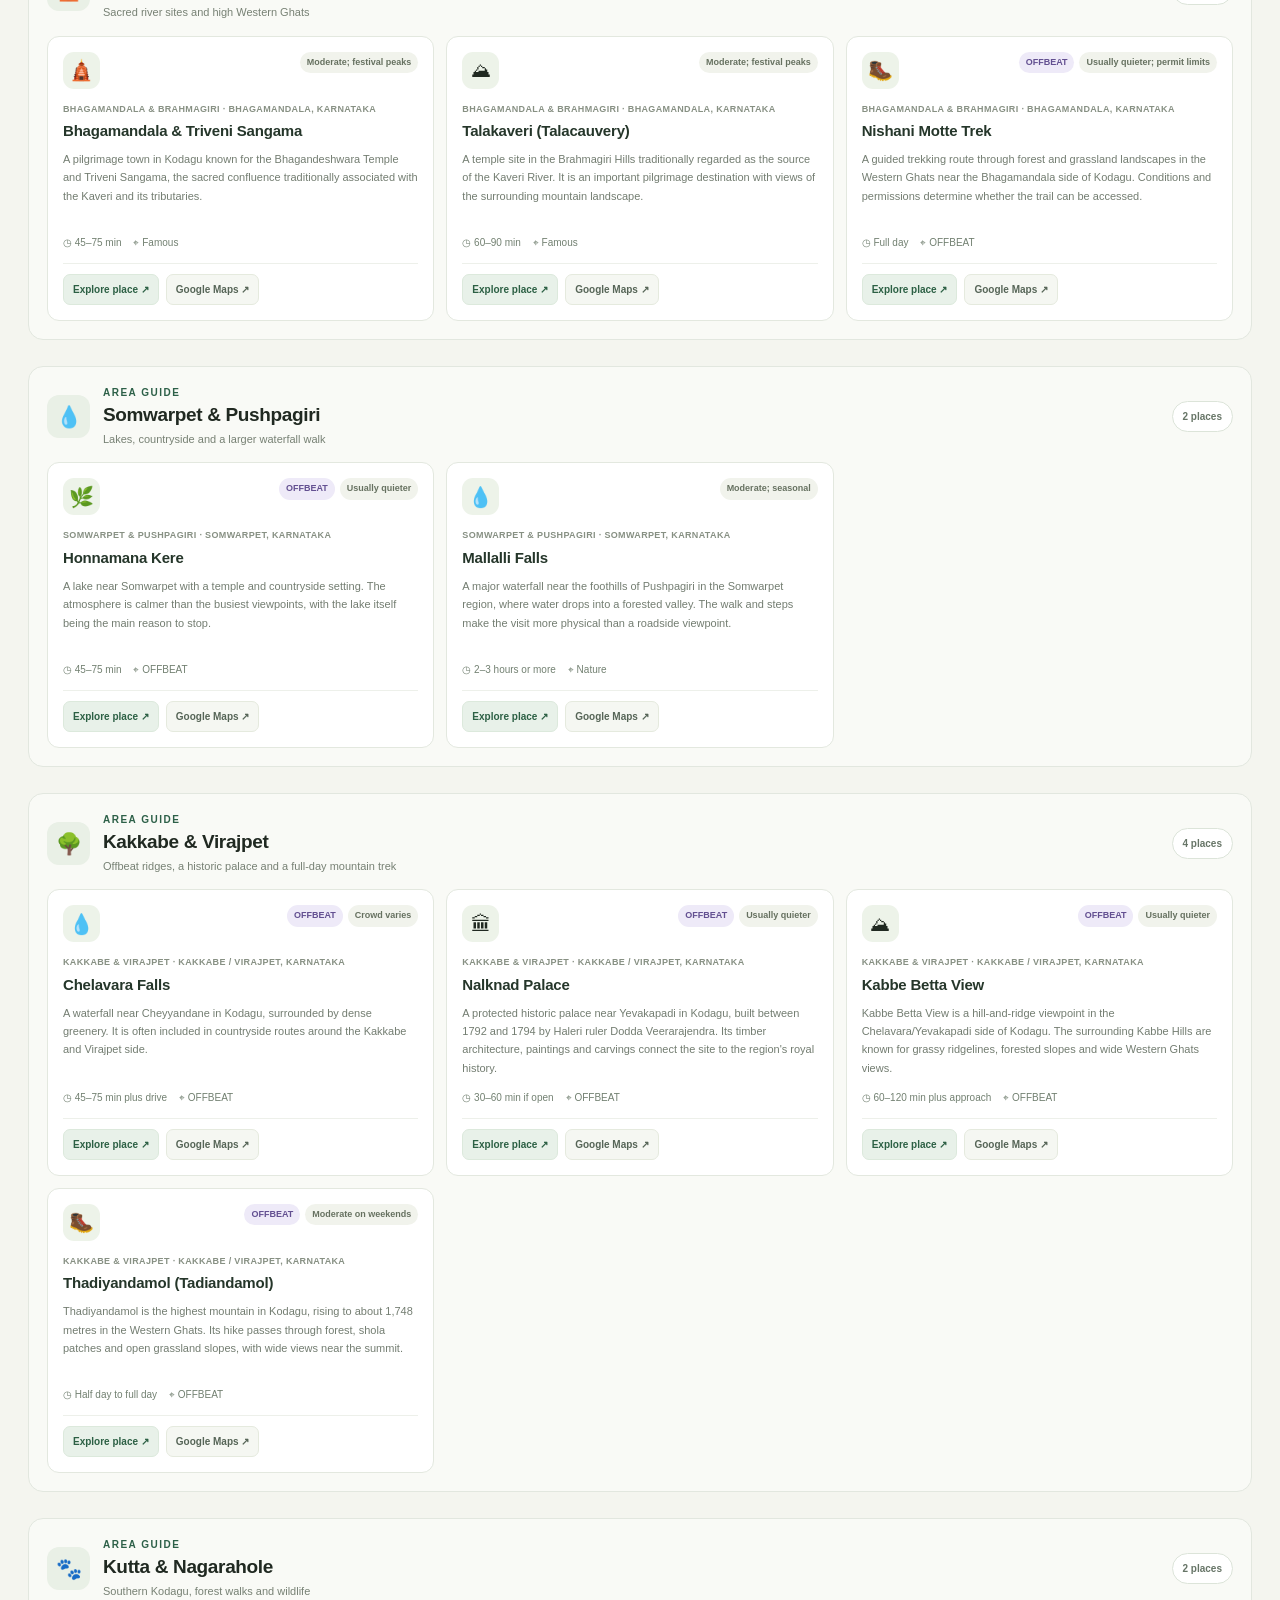
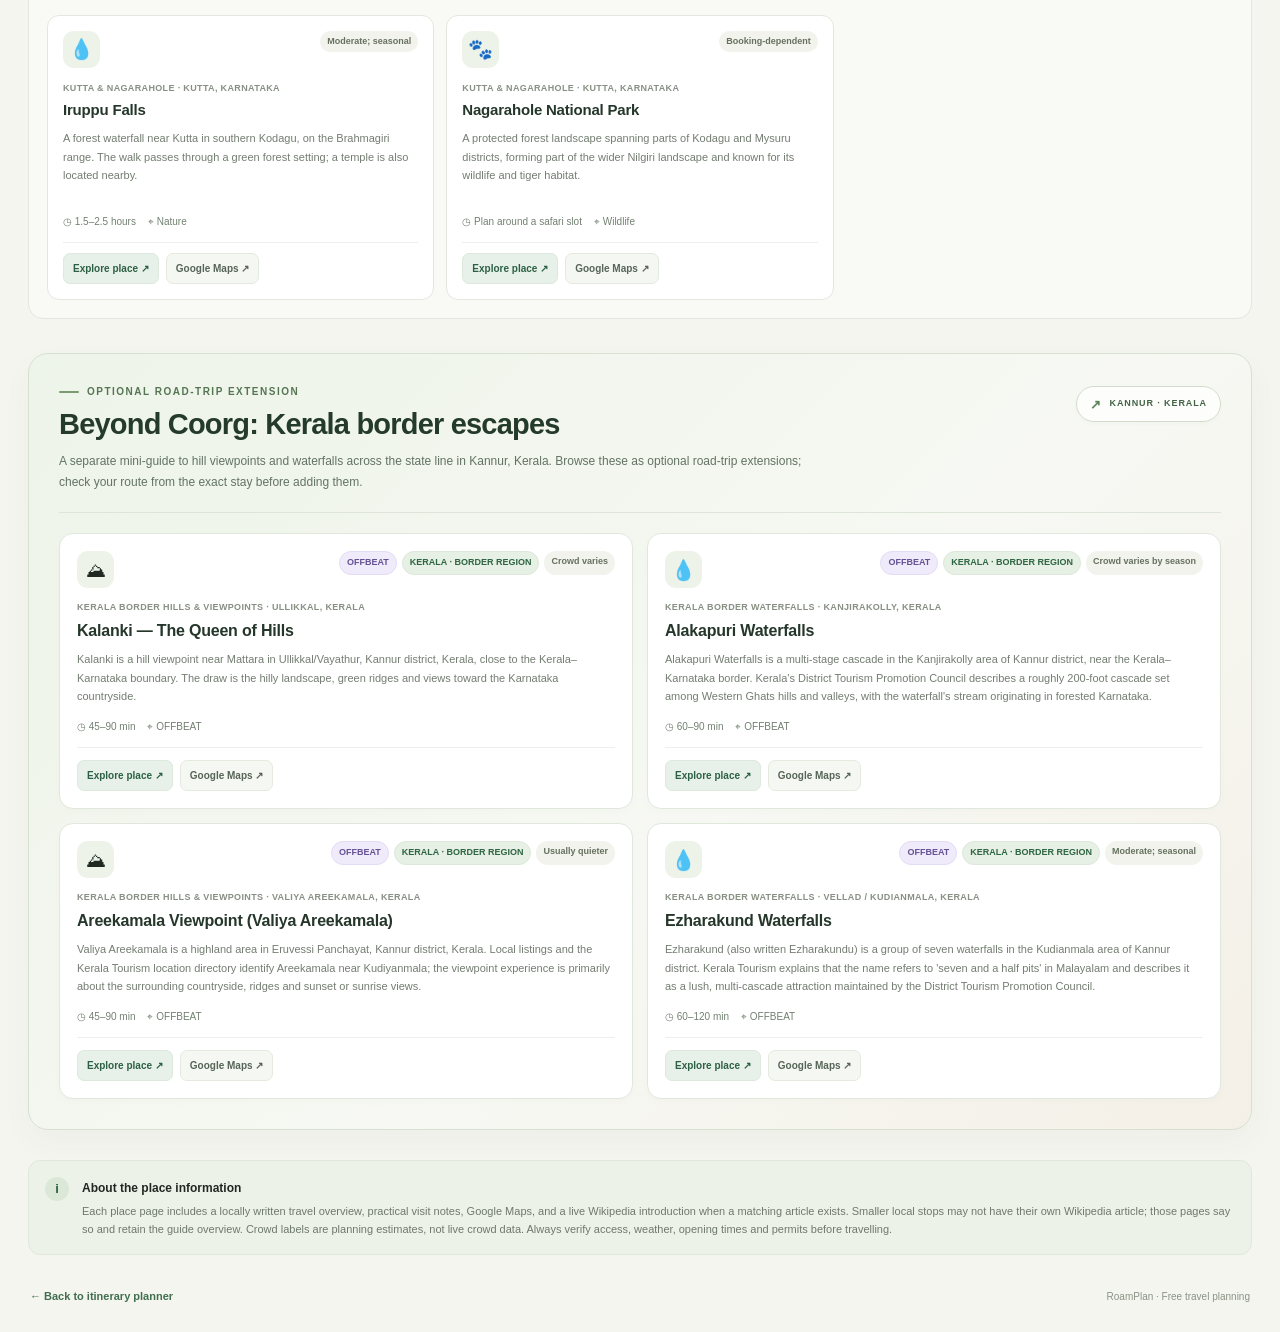
==== commit c8d0d692: "Refine border escapes section label" ====
--- a/destinations.html
+++ b/destinations.html
@@ -45,7 +45,7 @@
   <div id="placeGroups" class="place-groups" aria-live="polite"></div>
 
   <section id="borderEscapesSection" class="border-escapes-section hidden">
-    <div class="nearby-head"><div><p class="eyebrow green">SEPARATE REGIONAL COLLECTION</p><h2 id="borderEscapesTitle">Beyond Coorg: Kerala border escapes</h2><p class="muted" id="borderEscapesCopy">Hill viewpoints and waterfalls across the state border, not inside Coorg.</p></div><span class="border-area-chip">KANNUR · KERALA</span></div>
+    <div class="nearby-head"><div><p class="eyebrow green">OPTIONAL ROAD-TRIP EXTENSION</p><h2 id="borderEscapesTitle">Beyond Coorg: Kerala border escapes</h2><p class="muted" id="borderEscapesCopy">Hill viewpoints and waterfalls across the state border, not inside Coorg.</p></div><span class="border-area-chip">KANNUR · KERALA</span></div>
     <div id="borderEscapeCards" class="place-grid nearby-grid"></div>
   </section>
 
--- a/explorer.css
+++ b/explorer.css
@@ -132,3 +132,138 @@
 @media(max-width:1050px){.place-grid,.nearby-grid{grid-template-columns:repeat(2,minmax(0,1fr))}.place-detail-layout{grid-template-columns:minmax(0,1fr) 260px}}
 @media(max-width:800px){.explore-main{padding:20px 16px}.explore-top{padding:12px 16px}.destination-hero,.place-hero{padding:25px;min-height:0}.hero-stamp{width:118px;height:118px}.hero-stamp b{font-size:16px}.hero-stamp span{font-size:7px}.filter-intro{display:block}.filter-intro .small-text{margin:11px 0 0}.region-intro{display:block}.region-intro .text-link{display:inline-block;margin-top:14px}.place-detail-layout{grid-template-columns:1fr}.place-detail-aside{grid-template-columns:1fr 1fr}.place-hero-mark{width:110px;height:110px}.place-hero-mark span{font-size:28px}}
 @media(max-width:580px){.explore-top{align-items:start;flex-direction:column}.explore-top nav{width:100%}.explore-top nav a{flex:1;text-align:center;padding:8px}.destination-hero,.place-hero{padding:22px 19px;border-radius:14px}.hero-inner{align-items:start}.destination-hero h1,.place-hero h1{font-size:34px}.hero-stamp{display:none}.hero-copy{font-size:12px}.filter-panel{padding:17px}.filter-grid{grid-template-columns:1fr;gap:11px}.search-row{align-items:stretch;flex-direction:column}.search-row .btn{width:100%}.list-heading{align-items:start}.list-heading h2{font-size:21px}.place-groups{gap:16px}.place-group{padding:11px}.place-grid,.nearby-grid{grid-template-columns:1fr}.place-summary{min-height:0}.group-heading{gap:9px}.group-icon{width:35px;height:35px}.group-heading h2{font-size:16px}.group-count{font-size:9px;padding:6px}.place-card{padding:13px}.place-card-actions{gap:6px}.explore-footer{align-items:start;flex-direction:column}.place-hero-mark{display:none}.place-detail-aside{grid-template-columns:1fr}.detail-panel{padding:17px}.place-toolbar{justify-content:start}.place-toolbar .btn{flex:1}.wiki-status{display:none}.visit-facts{grid-template-columns:1fr 1fr}}
+
+/* Separate region card: Kerala border places are deliberately not inside the Coorg/Kodagu collection. */
+.border-escapes-section{margin:28px 0 12px;padding:20px;border:1px solid #d9e2d5;border-radius:16px;background:linear-gradient(145deg,#f0f4eb 0%,#f9faf6 68%,#f3eee5 100%)}
+.border-escapes-section .nearby-head{display:flex;align-items:center;justify-content:space-between;gap:15px;margin-bottom:16px}
+.border-escapes-section .nearby-head h2{font-size:22px;margin:0;letter-spacing:-.4px}
+.border-escapes-section .nearby-head p.muted{font-size:12px;line-height:1.7;max-width:850px;margin:7px 0 0}
+.border-area-chip{font-size:9px;font-weight:800;letter-spacing:.8px;border:1px solid #cbd8c7;border-radius:30px;background:#fff9;padding:8px 11px;color:#50664f;white-space:nowrap}
+.place-badge.border-badge{background:#e4efe1;color:#2e6544}
+.official-source-link{margin-top:10px;display:inline-block}
+@media(max-width:580px){.border-escapes-section{padding:13px;margin-top:20px}.border-escapes-section .nearby-head{align-items:flex-start;flex-direction:column}.border-escapes-section .nearby-head h2{font-size:19px}.border-area-chip{align-self:flex-start}}
+
+/* Refined "Beyond Coorg" region panel */
+.border-escapes-section{
+  margin:34px 0 14px;
+  padding:clamp(18px,2.4vw,30px);
+  border:1px solid #d7e1d1;
+  border-radius:20px;
+  background:linear-gradient(135deg,#edf4e9 0%,#f7f8f3 58%,#f4f0e7 100%);
+  box-shadow:0 12px 30px #2c43290a;
+  overflow:hidden;
+}
+.border-escapes-section .nearby-head{
+  display:flex;
+  align-items:flex-start;
+  justify-content:space-between;
+  gap:22px;
+  margin:0 0 20px;
+  padding:0 0 19px;
+  border-bottom:1px solid #dce5d7;
+}
+.border-escapes-section .nearby-head>div{min-width:0;flex:1}
+.border-escapes-section .nearby-head .eyebrow{
+  display:flex;
+  align-items:center;
+  gap:8px;
+  color:#557553;
+  margin:0 0 8px;
+}
+.border-escapes-section .nearby-head .eyebrow:before{
+  content:"";
+  display:inline-block;
+  width:20px;
+  height:2px;
+  border-radius:2px;
+  background:#7c9a72;
+}
+.border-escapes-section .nearby-head h2{
+  font-size:clamp(22px,2.3vw,29px);
+  line-height:1.2;
+  letter-spacing:-.8px;
+  margin:0;
+  color:#243a2a;
+}
+.border-escapes-section .nearby-head p.muted{
+  font-size:12px;
+  line-height:1.75;
+  max-width:770px;
+  margin:9px 0 0;
+  color:#637363;
+}
+.border-area-chip{
+  display:inline-flex;
+  align-items:center;
+  gap:8px;
+  margin-top:2px;
+  font-size:9px;
+  font-weight:800;
+  letter-spacing:.9px;
+  border:1px solid #d1ddca;
+  border-radius:999px;
+  background:#ffffffc9;
+  padding:10px 13px;
+  color:#426345;
+  white-space:nowrap;
+  box-shadow:0 2px 5px #304a2d05;
+}
+.border-area-chip:before{content:"↗";font-size:13px;line-height:1;color:#59815a}
+.border-escapes-section #borderEscapeCards.place-grid{
+  display:grid;
+  grid-template-columns:repeat(2,minmax(0,1fr));
+  align-items:stretch;
+  gap:14px;
+}
+.border-escapes-section .place-card{
+  padding:17px;
+  border-color:#e0e8dc;
+  border-radius:14px;
+  box-shadow:0 3px 10px #304a2d04;
+}
+.border-escapes-section .place-card:hover{
+  transform:translateY(-2px);
+  border-color:#bacdb5;
+  box-shadow:0 9px 20px #304a2d0b;
+}
+.border-escapes-section .place-card .place-area{margin-top:13px}
+.border-escapes-section .place-card h3{font-size:16px;line-height:1.4}
+.border-escapes-section .place-card .place-summary{
+  min-height:0;
+  margin:8px 0 13px;
+  display:-webkit-box;
+  -webkit-line-clamp:3;
+  -webkit-box-orient:vertical;
+  overflow:hidden;
+  line-height:1.7;
+}
+.border-escapes-section .place-card .place-card-actions{
+  margin-top:auto;
+  padding-top:12px;
+}
+.border-escapes-section .place-badge.border-badge{
+  background:#e7f0e4;
+  border:1px solid #dce8d8;
+  color:#2e6544;
+}
+.border-escapes-section .place-badge.offbeat{
+  background:#f0ebfa;
+  border:1px solid #e4dcf5;
+  color:#655295;
+}
+.official-source-link{margin-top:10px;display:inline-block}
+@media(max-width:760px){
+  .border-escapes-section{padding:19px;border-radius:16px;margin-top:25px}
+  .border-escapes-section .nearby-head{gap:12px}
+  .border-area-chip{padding:8px 10px;font-size:8px}
+  .border-escapes-section #borderEscapeCards.place-grid{grid-template-columns:repeat(2,minmax(0,1fr));gap:10px}
+  .border-escapes-section .place-card{padding:13px}
+}
+@media(max-width:560px){
+  .border-escapes-section{padding:14px;margin-top:21px}
+  .border-escapes-section .nearby-head{flex-direction:column;gap:13px;padding-bottom:15px;margin-bottom:14px}
+  .border-escapes-section .nearby-head h2{font-size:22px;max-width:360px}
+  .border-escapes-section .nearby-head p.muted{font-size:11px;line-height:1.65}
+  .border-area-chip{align-self:flex-start}
+  .border-escapes-section #borderEscapeCards.place-grid{grid-template-columns:1fr}
+}
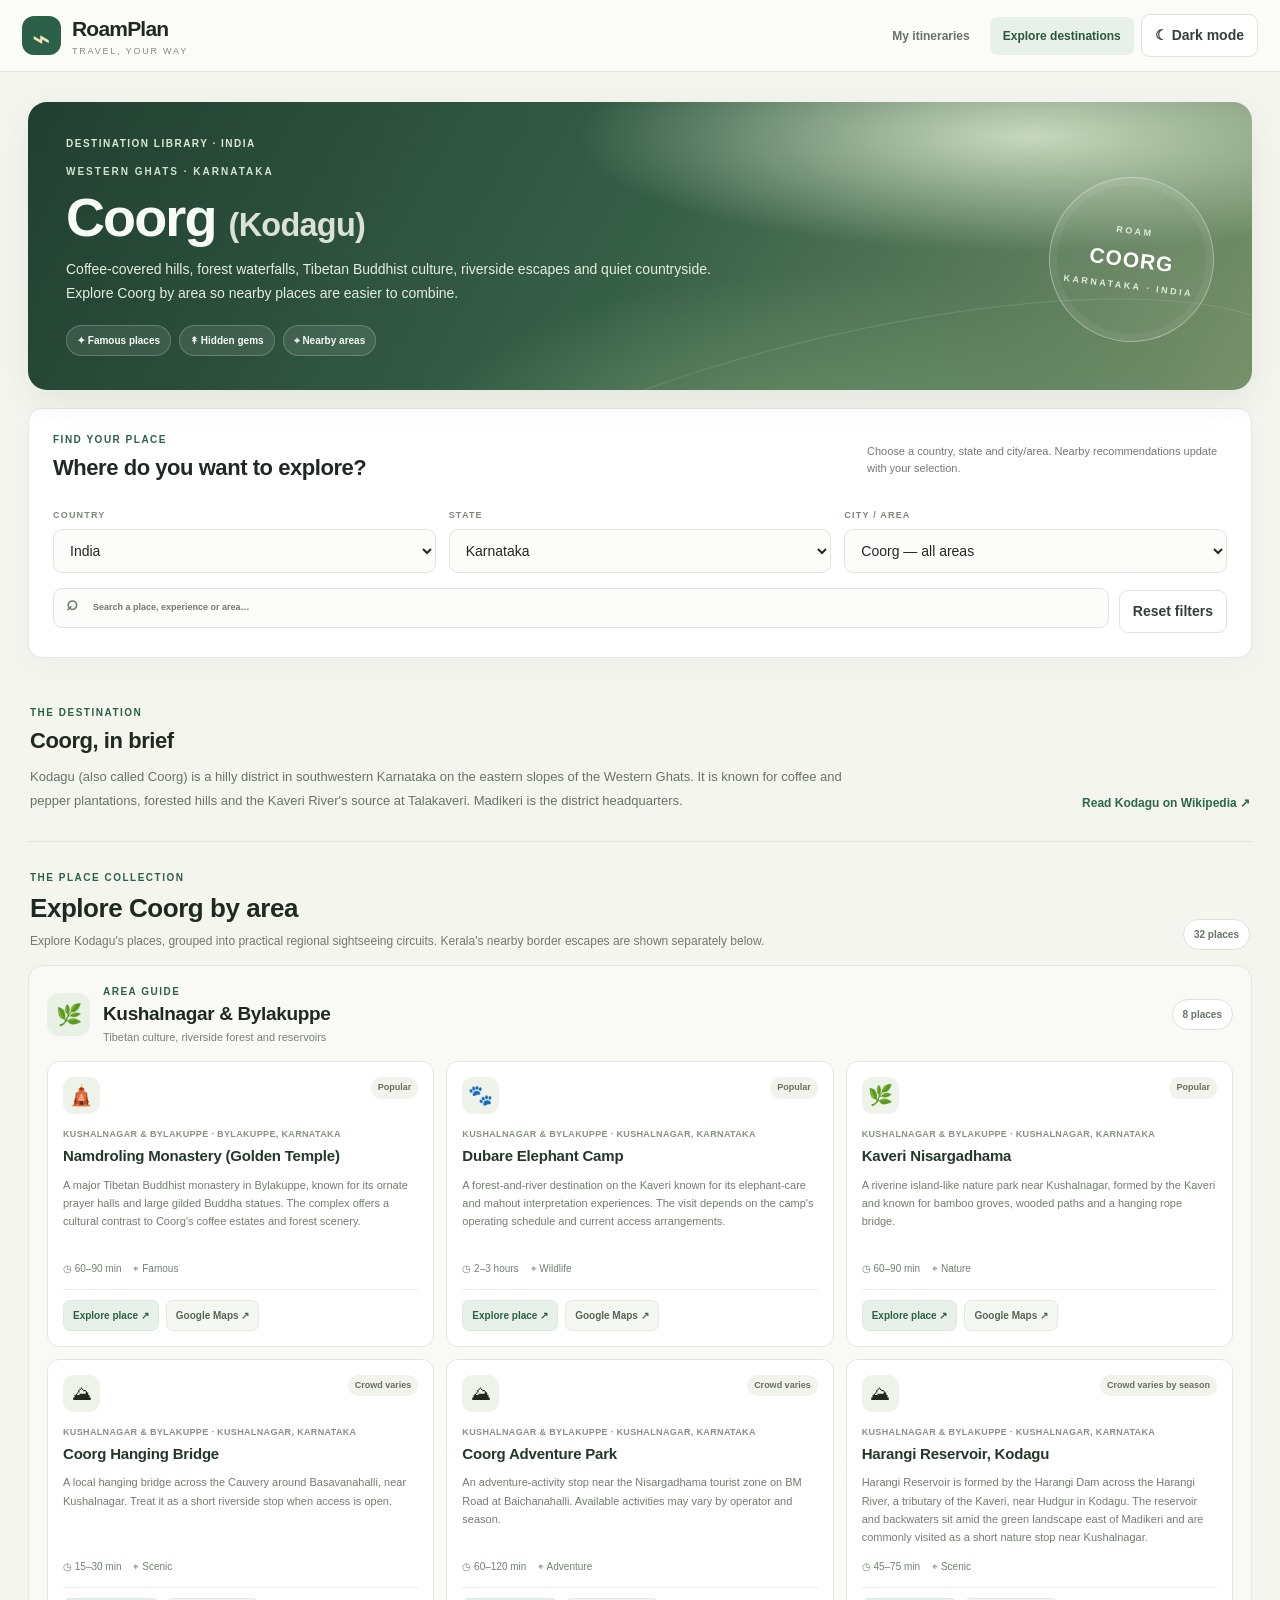
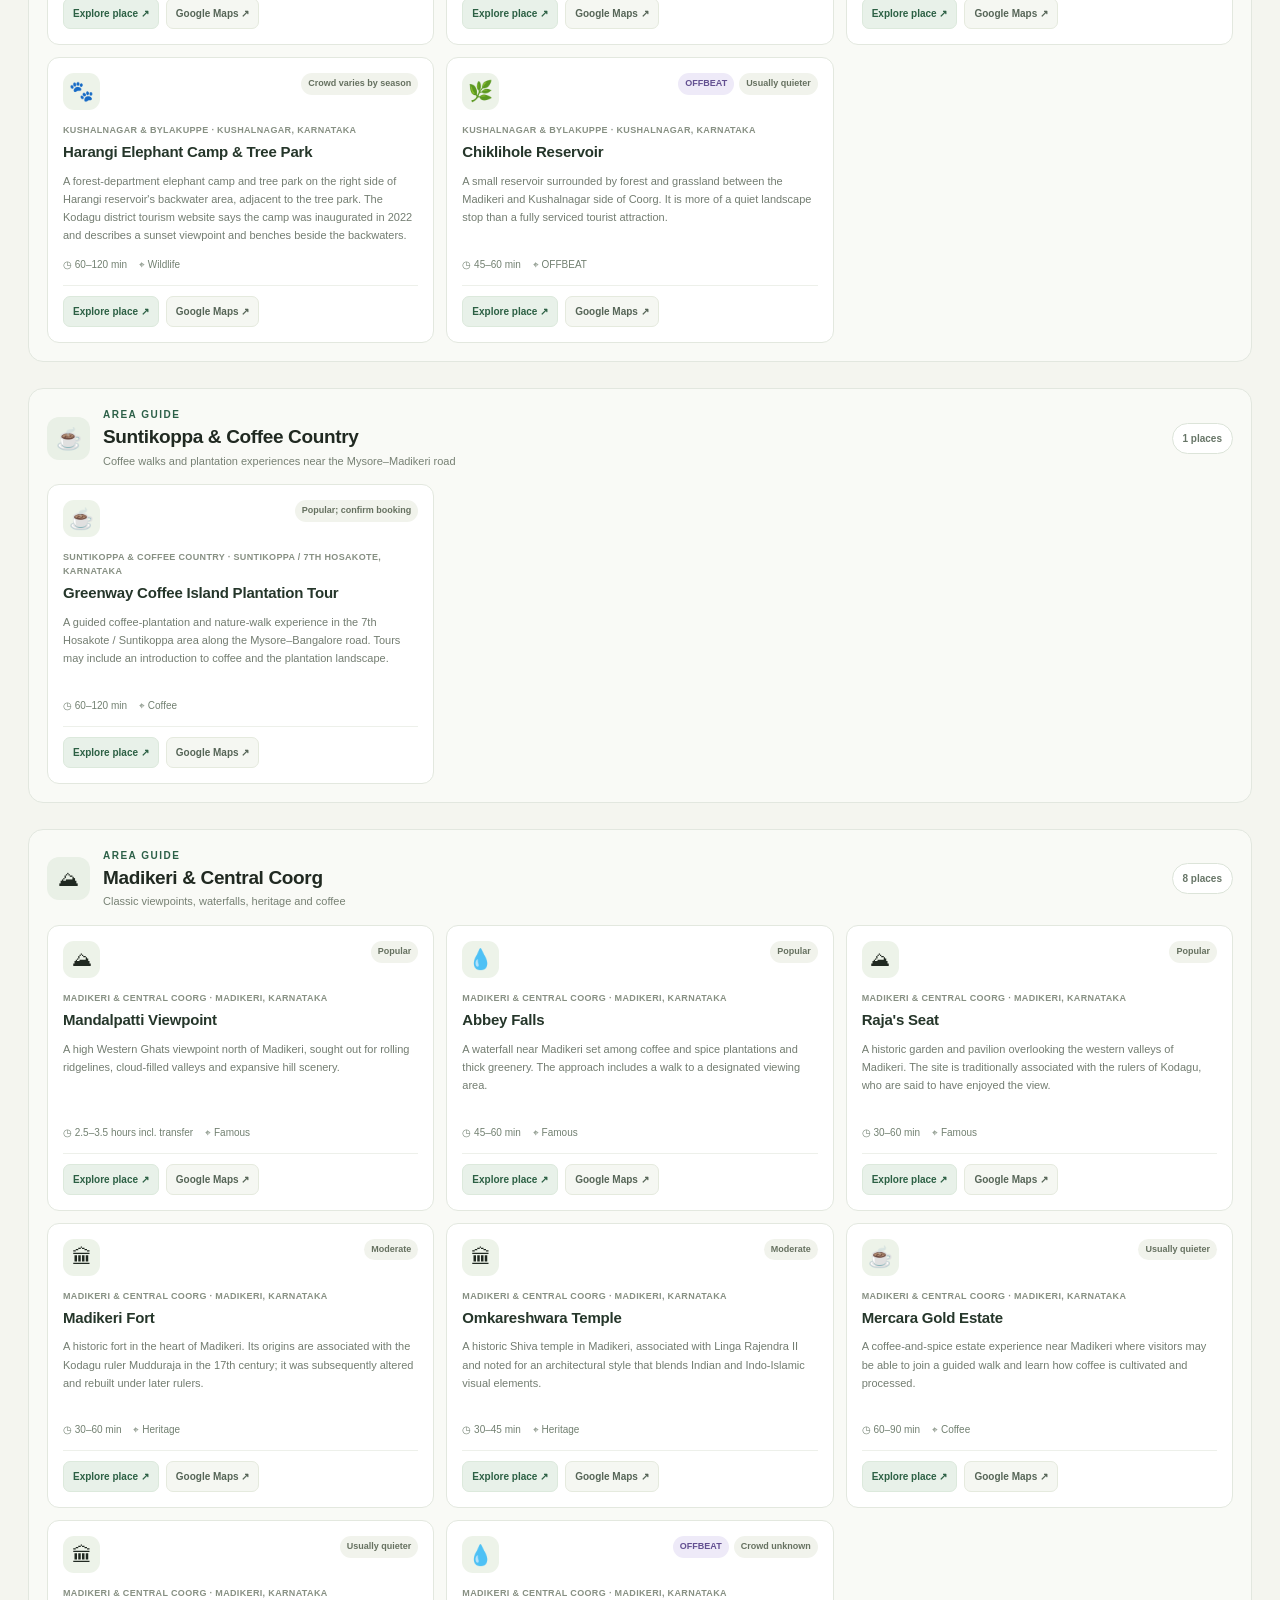
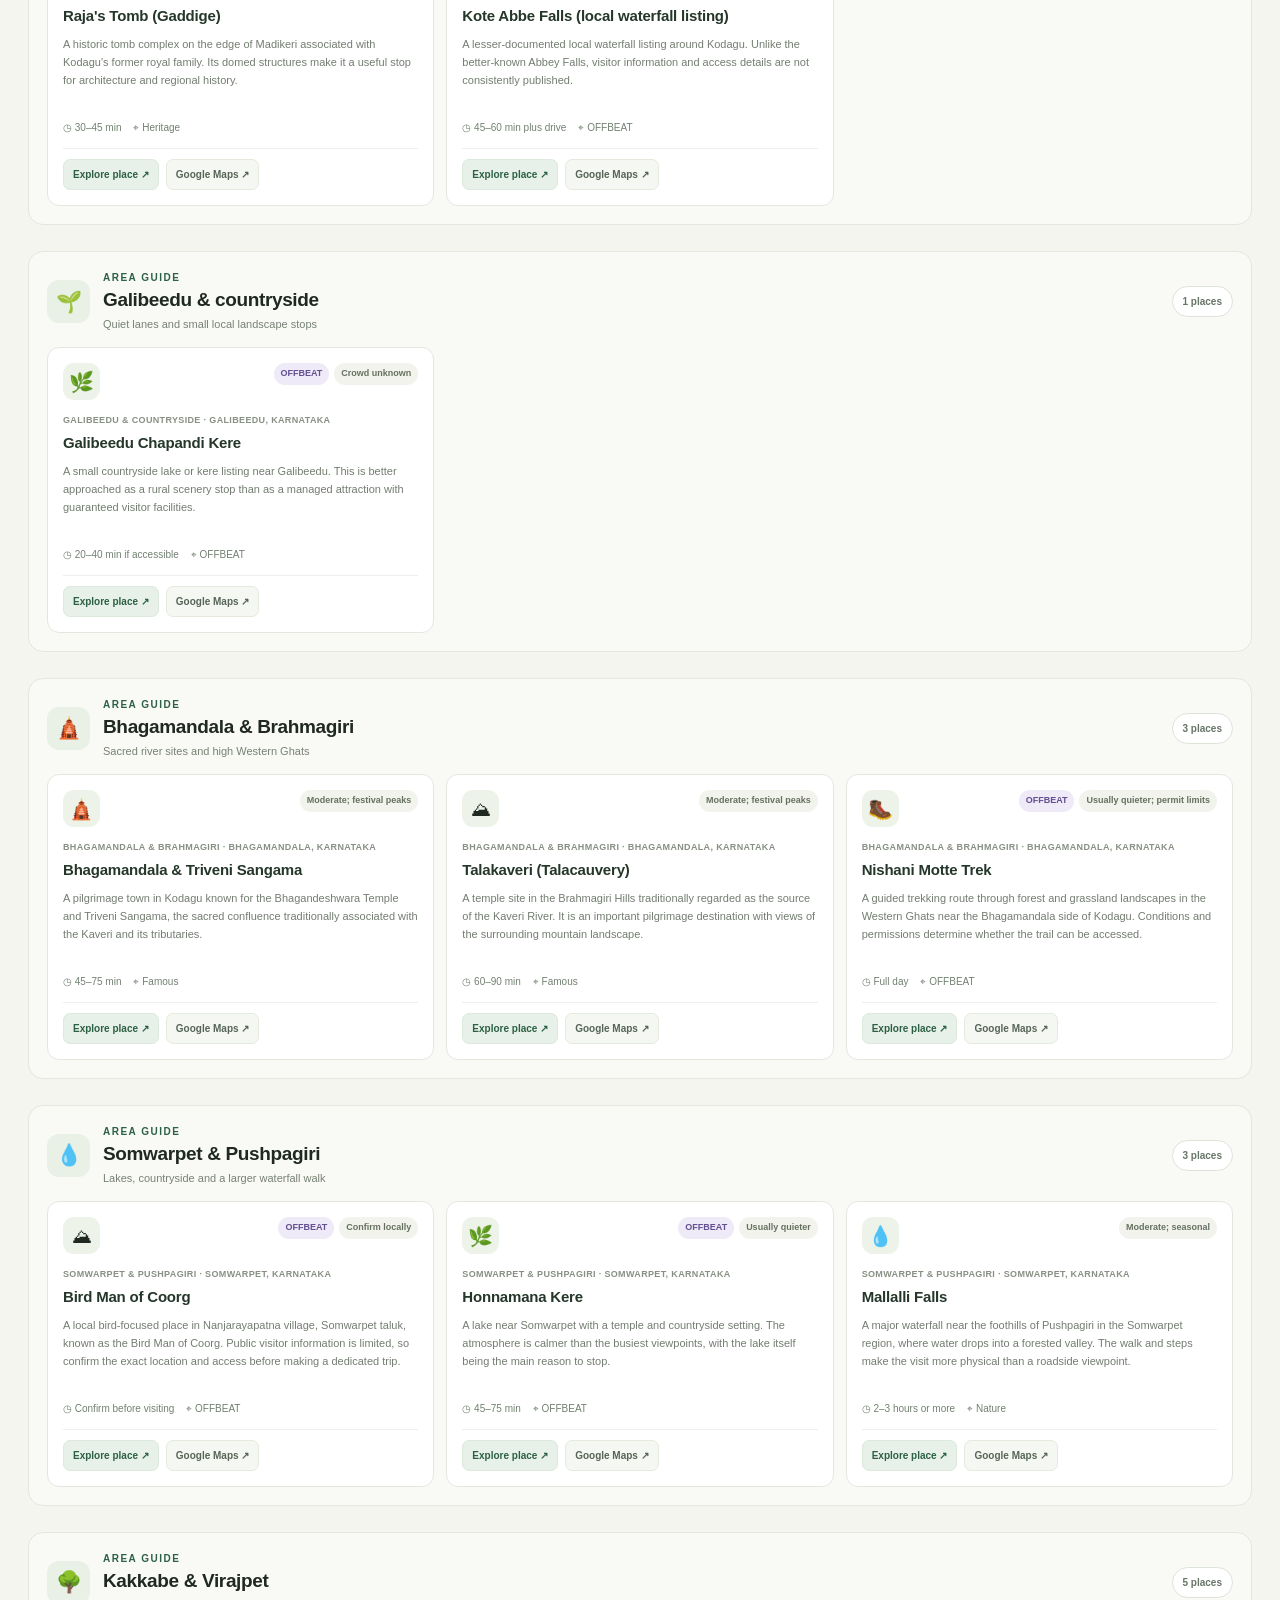
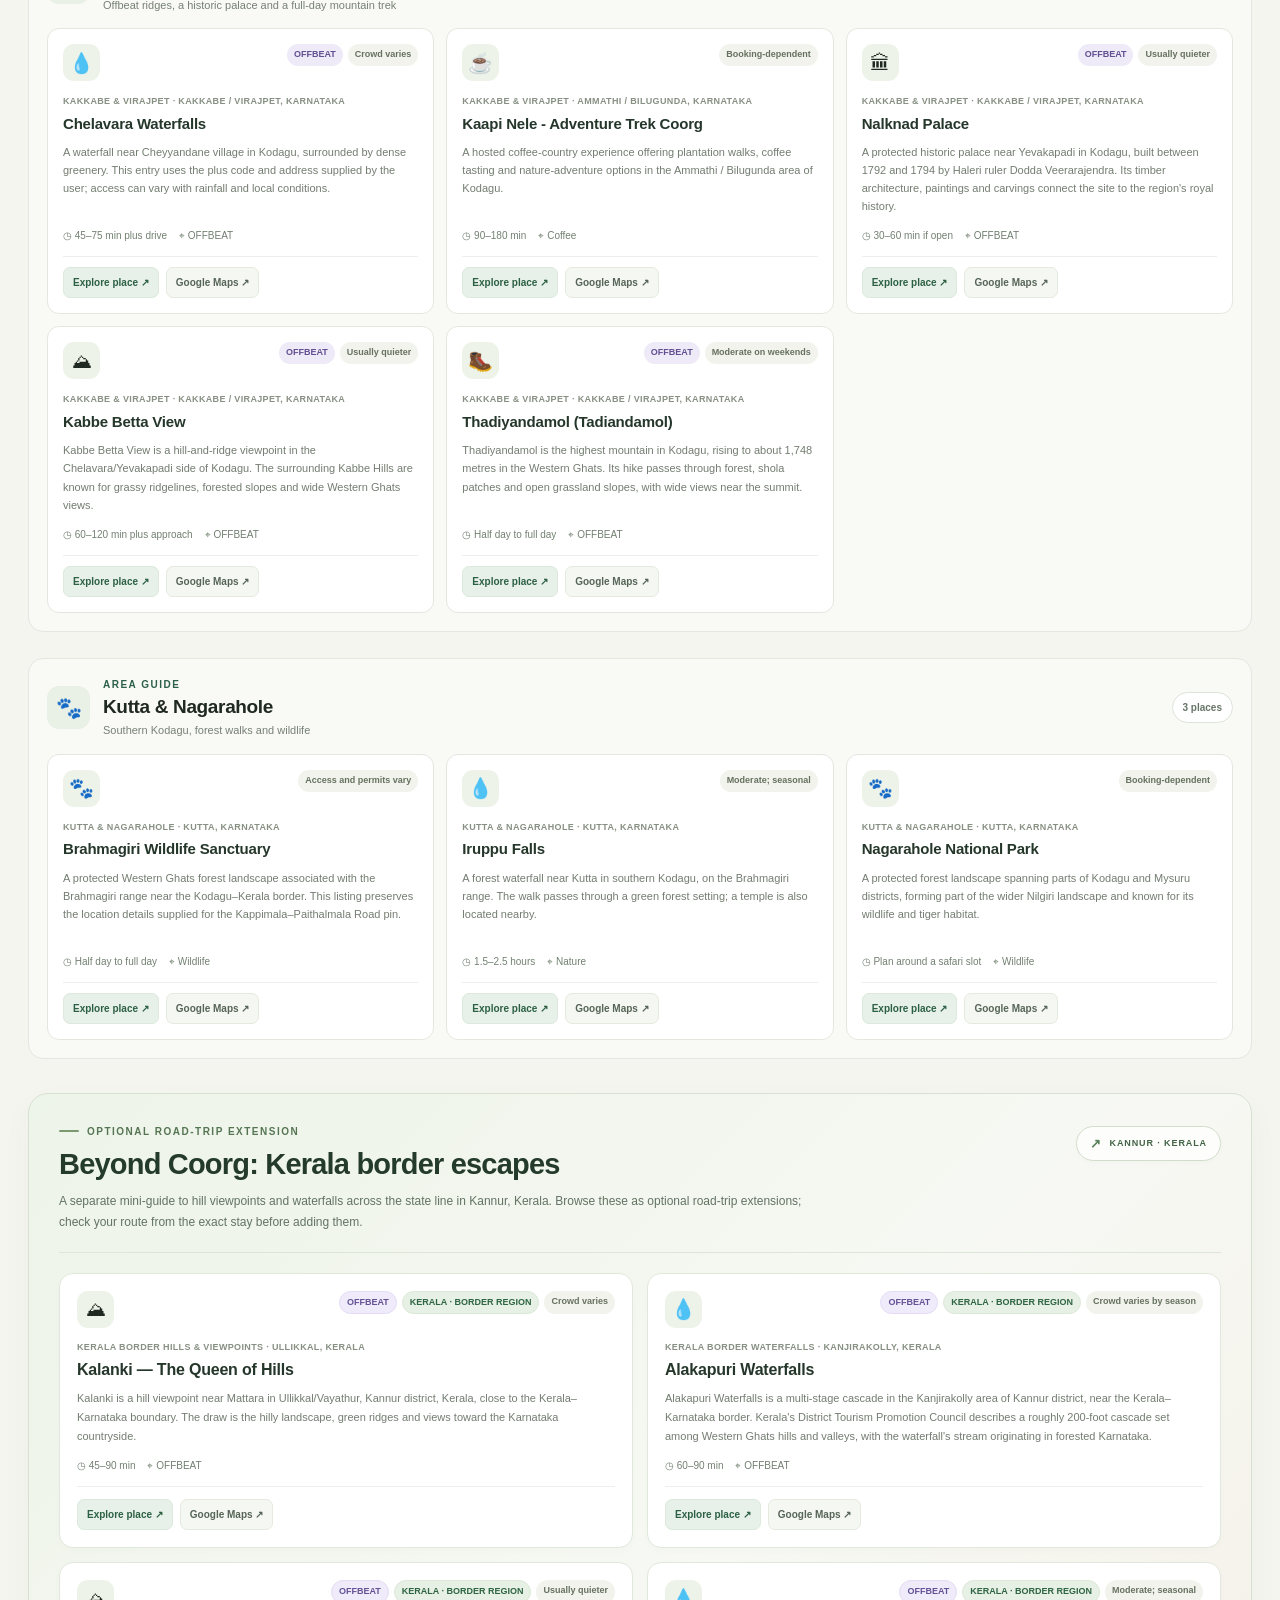
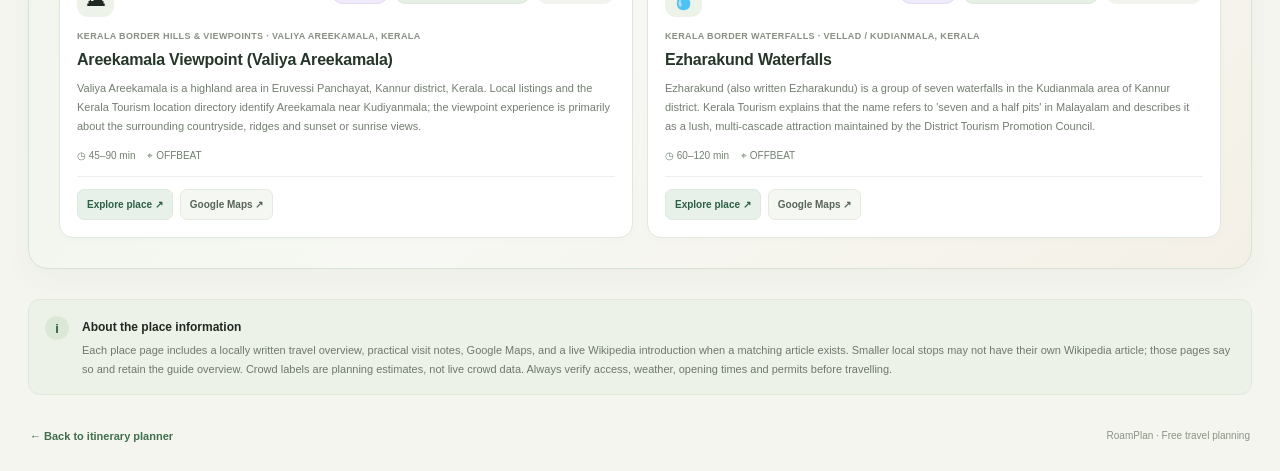
==== commit 85163717: "Add persistent dark theme across RoamPlan" ====
--- a/destinations.html
+++ b/destinations.html
@@ -1,7 +1,7 @@
 <!doctype html>
 <html lang="en">
 <head>
-<meta charset="utf-8"><meta name="viewport" content="width=device-width, initial-scale=1">
+<meta charset="utf-8"><script>try{document.documentElement.dataset.theme=localStorage.getItem("roamplan.theme")==="dark"?"dark":"light";}catch(e){document.documentElement.dataset.theme="light";}</script><meta name="viewport" content="width=device-width, initial-scale=1">
 <meta name="theme-color" content="#f4f5ef">
 <meta name="description" content="Explore Coorg (Kodagu), Karnataka. Browse places by country, state and city, discover nearby attractions, and read place guides with Wikipedia links.">
 <title>Explore Coorg — RoamPlan</title>
@@ -10,7 +10,7 @@
 <body class="explorer-page">
 <header class="explore-top">
   <a class="brand explore-brand" href="index.html"><span class="brand-icon">⌁</span><span><b>RoamPlan</b><small>TRAVEL, YOUR WAY</small></span></a>
-  <nav aria-label="Main navigation"><a href="index.html">My itineraries</a><a class="current" href="destinations.html">Explore destinations</a></nav>
+  <nav aria-label="Main navigation"><a href="index.html">My itineraries</a><a class="current" href="destinations.html">Explore destinations</a><button id="themeToggle" type="button" class="btn theme-toggle" aria-label="Switch to dark theme" aria-pressed="false">☾ Dark mode</button></nav>
 </header>
 <main class="explore-main">
   <section class="destination-hero">
@@ -57,5 +57,5 @@
   <section class="source-note"><div class="source-mark">i</div><div><b>About the place information</b><p>Each place page includes a locally written travel overview, practical visit notes, Google Maps, and a live Wikipedia introduction when a matching article exists. Smaller local stops may not have their own Wikipedia article; those pages say so and retain the guide overview. Crowd labels are planning estimates, not live crowd data. Always verify access, weather, opening times and permits before travelling.</p></div></section>
   <footer class="explore-footer"><a href="index.html">← Back to itinerary planner</a><span>RoamPlan · Free travel planning</span></footer>
 </main>
-<script src="destinations-data.js"></script><script src="destinations.js"></script>
+<script src="theme.js"></script><script src="destinations-data.js"></script><script src="destinations.js"></script>
 </body></html>
--- a/styles.css
+++ b/styles.css
@@ -1 +1,134 @@
-:root{--ink:#202921;--muted:#737a72;--line:#e4e7df;--paper:#fbfcf8;--green:#2d6048;--green2:#e8f1e9;--gold:#bd8d42;--shadow:0 8px 26px #273c2d0a}*{box-sizing:border-box}body{margin:0;background:#f4f5ef;color:var(--ink);font:14px/1.5 Inter,-apple-system,BlinkMacSystemFont,"Segoe UI",sans-serif}button,input,select,textarea{font:inherit}button{cursor:pointer}.layout{min-height:100vh}.sidebar{width:250px;position:fixed;inset:0 auto 0 0;background:#fbfcf8;border-right:1px solid var(--line);padding:25px 18px 18px;display:flex;flex-direction:column;z-index:3}.brand{display:flex;align-items:center;gap:11px;color:var(--ink);text-decoration:none;margin:0 0 30px 5px}.brand-icon{height:39px;width:39px;border-radius:12px;background:var(--green);color:#f7e7bd;display:grid;place-items:center;font-size:31px}.brand b{display:block;font-size:21px;letter-spacing:-.8px}.brand small{display:block;color:#858b81;font-size:9px;letter-spacing:1.8px}.primary,.btn{border:1px solid #dfe4dc;background:#fff;border-radius:9px;padding:10px 13px;color:#354038;font-weight:650;display:inline-flex;gap:7px;align-items:center;justify-content:center;transition:.15s}.primary{background:var(--green);color:#fff;border-color:var(--green)}.primary:hover{background:#234d39}.btn:hover{border-color:#9eafa0;background:#f9fbf8}.btn.dark{background:#242f27;color:#fff;border-color:#242f27}.full{width:100%;margin-bottom:30px;padding:12px}.eyebrow{font-size:10px;font-weight:750;letter-spacing:1.5px;color:#858b82;margin:0 0 12px}.green{color:var(--green)}.nav{border:0;background:var(--green2);color:#234e39;border-radius:8px;text-align:left;padding:12px;width:100%;font-weight:650}.count{float:right;border-radius:20px;background:#d5e5d7;padding:0 8px;font-size:11px}.trips-label{margin-top:29px;display:flex;justify-content:space-between}.trip-list{display:grid;gap:5px}.trip-link{border:0;background:transparent;text-align:left;padding:10px;border-radius:8px;color:#606b60;overflow:hidden;text-overflow:ellipsis;white-space:nowrap}.trip-link.active,.trip-link:hover{background:#f0f3ec;color:var(--ink)}.sidebar-note{margin-top:auto;background:#f1f3ea;border-radius:11px;padding:15px;font-size:12px}.sidebar-note p{color:#6e786c;margin:6px 0 0;line-height:1.6}.privacy{font-size:10px;color:#7b8278;margin:17px 2px 0}.privacy i{display:inline-block;width:7px;height:7px;border-radius:50%;background:#65a175;margin-right:6px}.main{margin-left:250px;min-width:0}.topbar{height:70px;background:#fbfcf8;border-bottom:1px solid var(--line);display:flex;align-items:center;justify-content:space-between;padding:0 4.2%;gap:20px}.muted{color:var(--muted)}.actions{display:flex;align-items:center;gap:9px}.saved{font-size:11px;color:#65836b;margin-right:7px}.page{max-width:1400px;margin:0 auto;padding:37px 4.2% 28px}.heading-row{display:flex;align-items:center;justify-content:space-between;gap:25px;margin-bottom:27px}.heading-row .eyebrow{margin-bottom:7px}.heading-row h1{font-size:clamp(25px,3vw,36px);letter-spacing:-1.2px;line-height:1.18;margin:0 0 9px;font-weight:760}.subtitle{margin:0;color:#778074;font-size:14px}.stats{display:grid;grid-template-columns:repeat(4,minmax(0,1fr));gap:12px;margin-bottom:17px}.stat,.panel{background:#fff;border:1px solid var(--line);border-radius:13px;box-shadow:var(--shadow)}.stat{padding:16px 17px}.stat span{display:block;color:#878e84;font-size:9px;letter-spacing:1.3px;font-weight:750;margin-bottom:8px}.stat strong{font-size:17px;font-weight:730}.progress{height:4px;border-radius:5px;background:#e8ede5;margin-top:9px;overflow:hidden}.progress i{display:block;width:0;height:100%;background:#4a9161;transition:width .2s}.trip-head{padding:20px 21px;margin-bottom:17px}.trip-title{display:grid;grid-template-columns:1fr 1fr;gap:18px;margin-bottom:18px}.trip-fields{display:grid;grid-template-columns:1fr 1fr 100px auto;gap:15px;align-items:end}.panel label,dialog label{display:block;font-size:9px;letter-spacing:1.15px;font-weight:750;color:#7f887d;margin-bottom:6px}.panel input,.panel select,dialog input,dialog select,dialog textarea{width:100%;border:1px solid #e0e5dc;background:#fcfdfa;padding:10px 11px;border-radius:8px;color:var(--ink);outline:none}.panel input:focus,.panel select:focus,dialog input:focus,dialog select:focus,dialog textarea:focus{border-color:#77a487;box-shadow:0 0 0 3px #e7f1e8}.title-input{font-weight:700;font-size:18px!important}.trip-button .btn{width:100%;white-space:nowrap}.day-layout{display:grid;grid-template-columns:minmax(0,1fr) 245px;gap:17px;align-items:start}.itinerary{padding:20px;min-width:0}.section-head,.day-summary{display:flex;align-items:center;justify-content:space-between;gap:12px}.section-head h2{margin:0;font-size:21px;letter-spacing:-.4px}.section-head .eyebrow{margin-bottom:4px}.day-tabs{display:flex;gap:7px;border-bottom:1px solid var(--line);padding:16px 0 12px;overflow-x:auto}.day-tab{white-space:nowrap;border:1px solid transparent;border-radius:8px;padding:8px 13px;background:transparent;color:#697369;font-weight:650}.day-tab.active{background:var(--green2);border-color:#d7e6d8;color:#27583f}.day-summary{padding:17px 0 8px}.day-summary h3{font-size:17px;margin:0}.day-summary p{font-size:12px;margin:2px 0 0}.pill{border-radius:30px;padding:5px 9px;background:#f0f3ec;color:#657263;font-size:10px;font-weight:700;white-space:nowrap}.stop-list{position:relative}.stop-card{border:1px solid var(--line);border-radius:11px;margin:12px 0;padding:14px;display:grid;grid-template-columns:38px minmax(0,1fr) auto;gap:12px;align-items:start;background:#fff}.stop-card.done{background:#f8faf6}.stop-check{width:25px;height:25px;border:1px solid #cbd7cb;border-radius:8px;background:white;color:white;display:grid;place-items:center;margin-top:2px}.stop-card.done .stop-check{background:var(--green);border-color:var(--green)}.time-rail{font-size:10px;font-weight:750;color:#61725f;white-space:nowrap;padding-top:5px}.stop-main{min-width:0}.stop-title-row{display:flex;gap:9px;align-items:center;flex-wrap:wrap}.stop-title{font-size:14px;margin:0;font-weight:730}.stop-card.done .stop-title{text-decoration:line-through;color:#738075}.tag{font-size:9px;font-weight:750;border-radius:5px;padding:3px 6px;white-space:nowrap}.tag.famous{background:#f8eedb;color:#876028}.tag.hidden-gem{background:#e4f2e7;color:#2f6d47}.tag.offbeat{background:#e8e7f8;color:#5b5790}.tag.local{background:#e1eff4;color:#33687a}.tag.food{background:#fae9e3;color:#994e38}.tag.break{background:#f0eee7;color:#766e5c}.stop-meta{display:flex;gap:7px;flex-wrap:wrap;color:#7c857a;font-size:10px;margin-top:8px}.crowd{display:inline-flex;align-items:center;gap:4px}.crowd.low{color:#438151}.crowd.medium{color:#a2772d}.crowd.high{color:#b65d4e}.stop-notes{font-size:12px;color:#737d72;margin:8px 0 0;white-space:pre-wrap;overflow-wrap:anywhere}.stop-actions{display:flex;gap:5px}.mini{border:1px solid #e4e8df;background:#fff;border-radius:7px;padding:6px 8px;color:#647064;font-size:11px;text-decoration:none;white-space:nowrap}.mini:hover{border-color:#a0b3a0}.bottom-actions{display:flex;gap:9px;padding-top:7px;flex-wrap:wrap}.insights{display:grid;gap:14px}.insights .panel{padding:18px}.insights h3{font-size:15px;margin:0 0 8px}.small-text{font-size:11px;line-height:1.6}.legend-item{display:flex;gap:10px;align-items:center;margin-top:16px}.legend-item b,.legend-item small{display:block}.legend-item b{font-size:11px}.legend-item small{font-size:10px;color:#858d82;margin-top:1px}.dot{width:10px;height:10px;border-radius:4px;flex:none}.dot.famous{background:#cda35c}.dot.hidden-gem{background:#6eaa7c}.dot.offbeat{background:#9b95d2}.dot.local{background:#70afc5}.tips p{font-size:11px;color:#717b70;margin:9px 0;line-height:1.5}.footer-note{text-align:center;font-size:10px;color:#879083;margin:24px 0 0}.empty{padding:70px 25px;text-align:center;border:1px dashed #cbd5c9;border-radius:14px;background:#fafbf7;margin:20px 0}.empty h2{margin:0 0 8px}.empty p{color:var(--muted);margin-bottom:20px}.hidden{display:none!important}dialog{width:min(520px,calc(100% - 28px));border:1px solid var(--line);border-radius:15px;padding:24px;box-shadow:0 24px 90px #1e2c2260;color:var(--ink)}dialog::backdrop{background:#1b2a2180;backdrop-filter:blur(3px)}dialog form>label{margin-top:14px}dialog h2{margin:0;font-size:23px}.modal-head{display:flex;justify-content:space-between;align-items:start;margin-bottom:20px}.modal-head .eyebrow{margin-bottom:5px}.icon-btn{border:1px solid var(--line);background:#fff;border-radius:8px;padding:4px 11px;font-size:20px;color:#687367}.modal-grid{display:grid;grid-template-columns:1fr 1fr;gap:12px}.checkline{display:flex!important;gap:8px;align-items:center;font-size:11px!important;letter-spacing:0!important;font-weight:500!important;margin-top:16px!important}.checkline input{width:auto}.modal-actions{display:flex;gap:9px;align-items:center;margin-top:23px}.grow{flex:1}.danger{color:#b04438}#toast{position:fixed;bottom:22px;left:50%;transform:translate(-50%,20px);opacity:0;pointer-events:none;background:#263b2c;color:white;padding:11px 17px;border-radius:9px;box-shadow:0 8px 25px #0002;transition:.2s;z-index:10;font-size:12px}#toast.show{opacity:1;transform:translate(-50%,0)}@media(max-width:1100px){.day-layout{grid-template-columns:minmax(0,1fr) 210px}.sidebar{width:220px}.main{margin-left:220px}.trip-fields{grid-template-columns:1fr 1fr 90px}.trip-button{grid-column:1/-1}.trip-button .btn{width:auto}.saved{display:none}}@media(max-width:790px){.sidebar{position:static;width:auto;height:auto;padding:13px 16px;border-right:0;border-bottom:1px solid var(--line);display:grid;grid-template-columns:1fr auto;gap:10px}.brand{margin:0}.sidebar>.primary,.sidebar>.eyebrow,.sidebar>.nav,.sidebar>.trips-label,.sidebar>.trip-list,.sidebar-note,.privacy{display:none}.main{margin-left:0}.topbar{height:auto;min-height:59px;padding:12px 17px}.actions{gap:6px}.actions .btn{padding:8px;font-size:11px}.page{padding:25px 16px}.heading-row{align-items:start}.heading-row h1{font-size:26px}.heading-row>.primary{display:none}.stats{grid-template-columns:1fr 1fr}.day-layout{grid-template-columns:1fr}.insights{grid-template-columns:1fr 1fr}.trip-title{grid-template-columns:1fr}.trip-fields{grid-template-columns:1fr 1fr}.trip-button{grid-column:auto}.trip-button .btn{white-space:normal}.stop-card{grid-template-columns:27px minmax(0,1fr)}.time-rail{grid-column:2;grid-row:1;padding:0}.stop-check{grid-row:1;grid-column:1}.stop-main{grid-column:2}.stop-actions{grid-column:2;flex-wrap:wrap}.section-head{align-items:start}.saved{display:none}}@media(max-width:480px){.insights{grid-template-columns:1fr}.heading-row{display:block}.heading-row h1{font-size:25px}.heading-row .subtitle{font-size:12px}.stop-card{padding:11px;gap:7px}.stop-title-row{gap:5px}.topbar>div:first-child{font-size:12px}.modal-grid{grid-template-columns:1fr}.trip-fields{grid-template-columns:1fr 1fr}.itinerary{padding:13px}.section-head h2{font-size:18px}.actions .btn{font-size:0}.actions .btn:first-letter{font-size:13px}}+:root{--ink:#202921;--muted:#737a72;--line:#e4e7df;--paper:#fbfcf8;--green:#2d6048;--green2:#e8f1e9;--gold:#bd8d42;--shadow:0 8px 26px #273c2d0a}*{box-sizing:border-box}body{margin:0;background:#f4f5ef;color:var(--ink);font:14px/1.5 Inter,-apple-system,BlinkMacSystemFont,"Segoe UI",sans-serif}button,input,select,textarea{font:inherit}button{cursor:pointer}.layout{min-height:100vh}.sidebar{width:250px;position:fixed;inset:0 auto 0 0;background:#fbfcf8;border-right:1px solid var(--line);padding:25px 18px 18px;display:flex;flex-direction:column;z-index:3}.brand{display:flex;align-items:center;gap:11px;color:var(--ink);text-decoration:none;margin:0 0 30px 5px}.brand-icon{height:39px;width:39px;border-radius:12px;background:var(--green);color:#f7e7bd;display:grid;place-items:center;font-size:31px}.brand b{display:block;font-size:21px;letter-spacing:-.8px}.brand small{display:block;color:#858b81;font-size:9px;letter-spacing:1.8px}.primary,.btn{border:1px solid #dfe4dc;background:#fff;border-radius:9px;padding:10px 13px;color:#354038;font-weight:650;display:inline-flex;gap:7px;align-items:center;justify-content:center;transition:.15s}.primary{background:var(--green);color:#fff;border-color:var(--green)}.primary:hover{background:#234d39}.btn:hover{border-color:#9eafa0;background:#f9fbf8}.btn.dark{background:#242f27;color:#fff;border-color:#242f27}.full{width:100%;margin-bottom:30px;padding:12px}.eyebrow{font-size:10px;font-weight:750;letter-spacing:1.5px;color:#858b82;margin:0 0 12px}.green{color:var(--green)}.nav{border:0;background:var(--green2);color:#234e39;border-radius:8px;text-align:left;padding:12px;width:100%;font-weight:650}.count{float:right;border-radius:20px;background:#d5e5d7;padding:0 8px;font-size:11px}.trips-label{margin-top:29px;display:flex;justify-content:space-between}.trip-list{display:grid;gap:5px}.trip-link{border:0;background:transparent;text-align:left;padding:10px;border-radius:8px;color:#606b60;overflow:hidden;text-overflow:ellipsis;white-space:nowrap}.trip-link.active,.trip-link:hover{background:#f0f3ec;color:var(--ink)}.sidebar-note{margin-top:auto;background:#f1f3ea;border-radius:11px;padding:15px;font-size:12px}.sidebar-note p{color:#6e786c;margin:6px 0 0;line-height:1.6}.privacy{font-size:10px;color:#7b8278;margin:17px 2px 0}.privacy i{display:inline-block;width:7px;height:7px;border-radius:50%;background:#65a175;margin-right:6px}.main{margin-left:250px;min-width:0}.topbar{height:70px;background:#fbfcf8;border-bottom:1px solid var(--line);display:flex;align-items:center;justify-content:space-between;padding:0 4.2%;gap:20px}.muted{color:var(--muted)}.actions{display:flex;align-items:center;gap:9px}.saved{font-size:11px;color:#65836b;margin-right:7px}.page{max-width:1400px;margin:0 auto;padding:37px 4.2% 28px}.heading-row{display:flex;align-items:center;justify-content:space-between;gap:25px;margin-bottom:27px}.heading-row .eyebrow{margin-bottom:7px}.heading-row h1{font-size:clamp(25px,3vw,36px);letter-spacing:-1.2px;line-height:1.18;margin:0 0 9px;font-weight:760}.subtitle{margin:0;color:#778074;font-size:14px}.stats{display:grid;grid-template-columns:repeat(4,minmax(0,1fr));gap:12px;margin-bottom:17px}.stat,.panel{background:#fff;border:1px solid var(--line);border-radius:13px;box-shadow:var(--shadow)}.stat{padding:16px 17px}.stat span{display:block;color:#878e84;font-size:9px;letter-spacing:1.3px;font-weight:750;margin-bottom:8px}.stat strong{font-size:17px;font-weight:730}.progress{height:4px;border-radius:5px;background:#e8ede5;margin-top:9px;overflow:hidden}.progress i{display:block;width:0;height:100%;background:#4a9161;transition:width .2s}.trip-head{padding:20px 21px;margin-bottom:17px}.trip-title{display:grid;grid-template-columns:1fr 1fr;gap:18px;margin-bottom:18px}.trip-fields{display:grid;grid-template-columns:1fr 1fr 100px auto;gap:15px;align-items:end}.panel label,dialog label{display:block;font-size:9px;letter-spacing:1.15px;font-weight:750;color:#7f887d;margin-bottom:6px}.panel input,.panel select,dialog input,dialog select,dialog textarea{width:100%;border:1px solid #e0e5dc;background:#fcfdfa;padding:10px 11px;border-radius:8px;color:var(--ink);outline:none}.panel input:focus,.panel select:focus,dialog input:focus,dialog select:focus,dialog textarea:focus{border-color:#77a487;box-shadow:0 0 0 3px #e7f1e8}.title-input{font-weight:700;font-size:18px!important}.trip-button .btn{width:100%;white-space:nowrap}.day-layout{display:grid;grid-template-columns:minmax(0,1fr) 245px;gap:17px;align-items:start}.itinerary{padding:20px;min-width:0}.section-head,.day-summary{display:flex;align-items:center;justify-content:space-between;gap:12px}.section-head h2{margin:0;font-size:21px;letter-spacing:-.4px}.section-head .eyebrow{margin-bottom:4px}.day-tabs{display:flex;gap:7px;border-bottom:1px solid var(--line);padding:16px 0 12px;overflow-x:auto}.day-tab{white-space:nowrap;border:1px solid transparent;border-radius:8px;padding:8px 13px;background:transparent;color:#697369;font-weight:650}.day-tab.active{background:var(--green2);border-color:#d7e6d8;color:#27583f}.day-summary{padding:17px 0 8px}.day-summary h3{font-size:17px;margin:0}.day-summary p{font-size:12px;margin:2px 0 0}.pill{border-radius:30px;padding:5px 9px;background:#f0f3ec;color:#657263;font-size:10px;font-weight:700;white-space:nowrap}.stop-list{position:relative}.stop-card{border:1px solid var(--line);border-radius:11px;margin:12px 0;padding:14px;display:grid;grid-template-columns:38px minmax(0,1fr) auto;gap:12px;align-items:start;background:#fff}.stop-card.done{background:#f8faf6}.stop-check{width:25px;height:25px;border:1px solid #cbd7cb;border-radius:8px;background:white;color:white;display:grid;place-items:center;margin-top:2px}.stop-card.done .stop-check{background:var(--green);border-color:var(--green)}.time-rail{font-size:10px;font-weight:750;color:#61725f;white-space:nowrap;padding-top:5px}.stop-main{min-width:0}.stop-title-row{display:flex;gap:9px;align-items:center;flex-wrap:wrap}.stop-title{font-size:14px;margin:0;font-weight:730}.stop-card.done .stop-title{text-decoration:line-through;color:#738075}.tag{font-size:9px;font-weight:750;border-radius:5px;padding:3px 6px;white-space:nowrap}.tag.famous{background:#f8eedb;color:#876028}.tag.hidden-gem{background:#e4f2e7;color:#2f6d47}.tag.offbeat{background:#e8e7f8;color:#5b5790}.tag.local{background:#e1eff4;color:#33687a}.tag.food{background:#fae9e3;color:#994e38}.tag.break{background:#f0eee7;color:#766e5c}.stop-meta{display:flex;gap:7px;flex-wrap:wrap;color:#7c857a;font-size:10px;margin-top:8px}.crowd{display:inline-flex;align-items:center;gap:4px}.crowd.low{color:#438151}.crowd.medium{color:#a2772d}.crowd.high{color:#b65d4e}.stop-notes{font-size:12px;color:#737d72;margin:8px 0 0;white-space:pre-wrap;overflow-wrap:anywhere}.stop-actions{display:flex;gap:5px}.mini{border:1px solid #e4e8df;background:#fff;border-radius:7px;padding:6px 8px;color:#647064;font-size:11px;text-decoration:none;white-space:nowrap}.mini:hover{border-color:#a0b3a0}.bottom-actions{display:flex;gap:9px;padding-top:7px;flex-wrap:wrap}.insights{display:grid;gap:14px}.insights .panel{padding:18px}.insights h3{font-size:15px;margin:0 0 8px}.small-text{font-size:11px;line-height:1.6}.legend-item{display:flex;gap:10px;align-items:center;margin-top:16px}.legend-item b,.legend-item small{display:block}.legend-item b{font-size:11px}.legend-item small{font-size:10px;color:#858d82;margin-top:1px}.dot{width:10px;height:10px;border-radius:4px;flex:none}.dot.famous{background:#cda35c}.dot.hidden-gem{background:#6eaa7c}.dot.offbeat{background:#9b95d2}.dot.local{background:#70afc5}.tips p{font-size:11px;color:#717b70;margin:9px 0;line-height:1.5}.footer-note{text-align:center;font-size:10px;color:#879083;margin:24px 0 0}.empty{padding:70px 25px;text-align:center;border:1px dashed #cbd5c9;border-radius:14px;background:#fafbf7;margin:20px 0}.empty h2{margin:0 0 8px}.empty p{color:var(--muted);margin-bottom:20px}.hidden{display:none!important}dialog{width:min(520px,calc(100% - 28px));border:1px solid var(--line);border-radius:15px;padding:24px;box-shadow:0 24px 90px #1e2c2260;color:var(--ink)}dialog::backdrop{background:#1b2a2180;backdrop-filter:blur(3px)}dialog form>label{margin-top:14px}dialog h2{margin:0;font-size:23px}.modal-head{display:flex;justify-content:space-between;align-items:start;margin-bottom:20px}.modal-head .eyebrow{margin-bottom:5px}.icon-btn{border:1px solid var(--line);background:#fff;border-radius:8px;padding:4px 11px;font-size:20px;color:#687367}.modal-grid{display:grid;grid-template-columns:1fr 1fr;gap:12px}.checkline{display:flex!important;gap:8px;align-items:center;font-size:11px!important;letter-spacing:0!important;font-weight:500!important;margin-top:16px!important}.checkline input{width:auto}.modal-actions{display:flex;gap:9px;align-items:center;margin-top:23px}.grow{flex:1}.danger{color:#b04438}#toast{position:fixed;bottom:22px;left:50%;transform:translate(-50%,20px);opacity:0;pointer-events:none;background:#263b2c;color:white;padding:11px 17px;border-radius:9px;box-shadow:0 8px 25px #0002;transition:.2s;z-index:10;font-size:12px}#toast.show{opacity:1;transform:translate(-50%,0)}@media(max-width:1100px){.day-layout{grid-template-columns:minmax(0,1fr) 210px}.sidebar{width:220px}.main{margin-left:220px}.trip-fields{grid-template-columns:1fr 1fr 90px}.trip-button{grid-column:1/-1}.trip-button .btn{width:auto}.saved{display:none}}@media(max-width:790px){.sidebar{position:static;width:auto;height:auto;padding:13px 16px;border-right:0;border-bottom:1px solid var(--line);display:grid;grid-template-columns:1fr auto;gap:10px}.brand{margin:0}.sidebar>.primary,.sidebar>.eyebrow,.sidebar>.nav,.sidebar>.trips-label,.sidebar>.trip-list,.sidebar-note,.privacy{display:none}.main{margin-left:0}.topbar{height:auto;min-height:59px;padding:12px 17px}.actions{gap:6px}.actions .btn{padding:8px;font-size:11px}.page{padding:25px 16px}.heading-row{align-items:start}.heading-row h1{font-size:26px}.heading-row>.primary{display:none}.stats{grid-template-columns:1fr 1fr}.day-layout{grid-template-columns:1fr}.insights{grid-template-columns:1fr 1fr}.trip-title{grid-template-columns:1fr}.trip-fields{grid-template-columns:1fr 1fr}.trip-button{grid-column:auto}.trip-button .btn{white-space:normal}.stop-card{grid-template-columns:27px minmax(0,1fr)}.time-rail{grid-column:2;grid-row:1;padding:0}.stop-check{grid-row:1;grid-column:1}.stop-main{grid-column:2}.stop-actions{grid-column:2;flex-wrap:wrap}.section-head{align-items:start}.saved{display:none}}@media(max-width:480px){.insights{grid-template-columns:1fr}.heading-row{display:block}.heading-row h1{font-size:25px}.heading-row .subtitle{font-size:12px}.stop-card{padding:11px;gap:7px}.stop-title-row{gap:5px}.topbar>div:first-child{font-size:12px}.modal-grid{grid-template-columns:1fr}.trip-fields{grid-template-columns:1fr 1fr}.itinerary{padding:13px}.section-head h2{font-size:18px}.actions .btn{font-size:0}.actions .btn:first-letter{font-size:13px}}
+/* Destination catalogue picker inside the itinerary planner */
+.section-actions{display:flex;align-items:center;justify-content:flex-end;flex-wrap:wrap;gap:8px}
+.picker-dialog{width:min(900px,calc(100% - 24px));max-width:900px;max-height:calc(100vh - 28px);padding:0;border:1px solid #dfe6dc;border-radius:17px;overflow:hidden;background:#fbfcf8}
+.picker-dialog::backdrop{background:#15251b8c;backdrop-filter:blur(4px)}
+.picker-dialog-content{display:flex;flex-direction:column;max-height:calc(100vh - 28px);min-height:0}
+.picker-head{display:flex;align-items:flex-start;justify-content:space-between;gap:17px;padding:23px 25px 17px;border-bottom:1px solid #e5eae2;background:#fff}
+.picker-head h2{font-size:23px;line-height:1.2;letter-spacing:-.7px;margin:0}
+.picker-head .eyebrow{margin-bottom:5px}
+.picker-head .muted{font-size:11px;line-height:1.6;margin:7px 0 0;max-width:690px}
+.picker-controls{display:grid;grid-template-columns:1.15fr 1.35fr .8fr .8fr;gap:11px;padding:16px 25px 12px;background:#fff}
+.picker-controls label{display:block;font-size:9px;font-weight:800;letter-spacing:1px;color:#7c877b;margin:0 0 6px}
+.picker-controls input,.picker-controls select,.picker-search input{width:100%;border:1px solid #dfe5db;background:#fcfdfa;padding:10px 11px;border-radius:8px;color:var(--ink);outline:none;min-width:0}
+.picker-controls input:focus,.picker-controls select:focus,.picker-search input:focus{border-color:#7ea489;box-shadow:0 0 0 3px #e7f1e8}
+.picker-source-row{display:grid;grid-template-columns:minmax(0,1fr) minmax(220px,.8fr);gap:15px;align-items:end;padding:0 25px 14px;background:#fff}
+.picker-source-field{min-width:0}
+.picker-source-row label{display:block;font-size:9px;font-weight:800;letter-spacing:1px;color:#7c877b;margin:0 0 6px}
+.picker-source-row input{width:100%;border:1px solid #dfe5db;background:#fcfdfa;padding:10px 11px;border-radius:8px;color:var(--ink);outline:none;min-width:0}
+.picker-source-row input:focus{border-color:#7ea489;box-shadow:0 0 0 3px #e7f1e8}
+.picker-source-help{font-size:10px;line-height:1.55;color:#778274;margin:0 0 1px;max-width:390px}
+.picker-search-row{display:flex;align-items:center;gap:11px;padding:0 25px 13px;background:#fff}
+.picker-search{position:relative;display:flex;align-items:center;flex:1;min-width:0}
+.picker-search>span{position:absolute;left:12px;color:#788578;font-size:19px}
+.picker-search input{padding-left:36px}
+.picker-count{font-size:10px;font-weight:800;color:#365e42;background:#e8f1e9;padding:8px 10px;border-radius:8px;white-space:nowrap}
+.picker-place-list{padding:0 25px 16px;overflow-y:auto;overscroll-behavior:contain;min-height:170px;max-height:43vh}
+.picker-area-group{margin:0 0 13px}
+.picker-area-group>h3{position:sticky;top:0;z-index:1;background:#f3f6ef;border:1px solid #e4eadf;border-radius:8px;padding:8px 10px;margin:0 0 7px;display:flex;align-items:center;justify-content:space-between;gap:10px;color:#52654f;font-size:10px;letter-spacing:.5px}
+.picker-area-group>h3 span{font-size:9px;font-weight:700;color:#6f7e6b;background:#fff;border-radius:12px;padding:3px 7px}
+.picker-place{display:grid;grid-template-columns:22px minmax(0,1fr) auto;gap:12px;align-items:start;padding:11px 12px;border:1px solid #e6ebe3;border-radius:10px;background:#fff;margin:6px 0;transition:border-color .15s,background .15s}
+.picker-place.selected{background:#f4faf2;border-color:#b8d1b9}
+.picker-choice-label{display:flex;align-items:flex-start;padding-top:2px;cursor:pointer;margin:0}
+.picker-choice{width:17px;height:17px;margin:0;accent-color:#2d6048;cursor:pointer}
+.picker-place-copy{min-width:0}
+.picker-place-heading{display:flex;align-items:center;gap:6px;flex-wrap:wrap}
+.picker-place-heading b{font-size:12px;line-height:1.4;color:#25362a}
+.picker-place-heading .place-badge{font-size:8px;padding:3px 6px}
+.picker-place-copy p{font-size:10px;color:#778274;margin:4px 0 5px;line-height:1.4}
+.picker-place-copy small{display:block;color:#697567;font-size:10px;line-height:1.55}
+.picker-details-link{font-size:10px;font-weight:750;color:#426c4b;text-decoration:none;white-space:nowrap;padding:5px 6px;border-radius:6px}
+.picker-details-link:hover{background:#e8f1e9}
+.picker-no-results{text-align:center;border:1px dashed #ccd8ca;border-radius:11px;background:#fff;padding:32px 16px;color:#4f614f}
+.picker-no-results b{font-size:12px}
+.picker-no-results p{font-size:11px;color:#778274;margin:6px 0 0}
+.picker-footer{display:flex;align-items:center;justify-content:space-between;gap:18px;padding:15px 25px;border-top:1px solid #e2e8de;background:#fff}
+.picker-footer>p{font-size:10px;line-height:1.6;color:#778274;margin:0;max-width:460px}
+.picker-footer>div{display:flex;align-items:center;gap:8px;flex-shrink:0}
+.picker-footer button{font-size:11px;white-space:nowrap}
+.picker-footer button:disabled{opacity:.45;cursor:not-allowed}
+.visit-state,.planned-state{display:inline-flex;align-items:center;gap:4px;border-radius:999px;font-size:9px;font-weight:800;padding:4px 7px;white-space:nowrap;vertical-align:middle}
+.visit-state{background:#e3f1e4;color:#25633b;border:1px solid #d3e7d4}
+.planned-state{background:#f2f4ed;color:#778273;border:1px solid #e6eadf}
+.stop-card.done{border-color:#d1e4d2}
+.stop-card.done .stop-check{box-shadow:0 0 0 3px #e5f1e5}
+.stop-card.done .stop-title{color:#526d55}
+@media(max-width:900px){.picker-controls{grid-template-columns:repeat(2,minmax(0,1fr))}.picker-place-list{max-height:40vh}}
+@media(max-width:790px){.section-actions{justify-content:flex-start}.picker-head,.picker-controls,.picker-source-row,.picker-search-row,.picker-footer{padding-left:16px;padding-right:16px}.picker-source-row{grid-template-columns:1fr;gap:7px;padding-bottom:12px}.picker-place-list{padding-left:16px;padding-right:16px}.picker-head h2{font-size:20px}}
+@media(max-width:540px){.section-actions{width:100%;display:grid;grid-template-columns:1fr}.section-actions button{width:100%;padding:9px}.picker-dialog{max-height:calc(100vh - 14px);border-radius:13px}.picker-dialog-content{max-height:calc(100vh - 14px)}.picker-head{padding-top:17px;padding-bottom:14px}.picker-head h2{font-size:18px}.picker-controls{grid-template-columns:1fr 1fr;gap:9px;padding-top:12px;padding-bottom:10px}.picker-search-row{align-items:stretch;flex-direction:column;gap:7px}.picker-count{align-self:flex-start}.picker-place-list{max-height:37vh;min-height:120px}.picker-place{grid-template-columns:20px minmax(0,1fr);gap:9px;padding:10px}.picker-details-link{grid-column:2;justify-self:start;padding:0}.picker-footer{align-items:stretch;flex-direction:column;gap:10px;padding-top:12px;padding-bottom:12px}.picker-footer>div{width:100%}.picker-footer button{flex:1}.picker-footer>p{max-width:none}.stop-title-row{align-items:start}}
+
+/* Destination labels inside the itinerary's place picker */
+.picker-place-heading .place-badge{display:inline-flex;align-items:center;border-radius:999px;padding:3px 7px;font-size:8px;line-height:1.3;font-weight:800;background:#f1f3ec;color:#667160;white-space:nowrap}
+.picker-place-heading .place-badge.offbeat{background:#eeeaf8;color:#635091;border:1px solid #e4dcf5}
+.picker-place-heading .place-badge.border-badge{background:#e7f0e4;color:#2e6544;border:1px solid #dce8d8}
+
+/* Route-first itinerary planning */
+.day-summary-meta{display:flex;align-items:center;gap:8px;flex-wrap:wrap;justify-content:flex-end}
+.day-route-label{display:inline-flex;align-items:center;gap:6px;max-width:360px;border:1px solid #d8e7d7;background:#f0f7ee;color:#315e3e;border-radius:999px;padding:6px 10px;font-size:10px;font-weight:750;line-height:1.35}
+.day-route-label:before{content:"↗";font-size:12px}
+.day-route-label.route-warning{background:#fff5e6;border-color:#f0d8ac;color:#8a5a1d}
+.day-route-label.route-warning:before{content:"!"}
+.picker-route-summary{padding:14px 25px 15px;background:#f6f8f2;border-top:1px solid #edf1e8;border-bottom:1px solid #e5eae0}
+.route-summary-empty{display:flex;align-items:flex-start;gap:11px;color:#60705e}
+.route-summary-icon{width:32px;height:32px;border-radius:10px;display:grid;place-items:center;background:#e4eee0;color:#3c714b;font-size:17px;flex:none}
+.route-summary-empty b{display:block;font-size:12px;color:#344536;margin:2px 0 3px}
+.route-summary-empty p{font-size:10px;line-height:1.6;margin:0;color:#71806d}
+.route-summary-top{display:flex;justify-content:space-between;align-items:flex-start;gap:15px}
+.route-summary-top>div{min-width:0}
+.route-summary-kicker{font-size:8px;font-weight:850;letter-spacing:1.2px;color:#678263;margin:0 0 4px}
+.route-summary-top h3{font-size:15px;line-height:1.35;letter-spacing:-.2px;margin:0;color:#263a2a}
+.route-direction{font-size:10px;font-weight:750;color:#60715f;margin:4px 0 0}
+.route-locked-pill{border:1px solid #d6e4d2;background:#fff;border-radius:999px;padding:6px 9px;font-size:8px;line-height:1.35;font-weight:800;white-space:nowrap;color:#4d704c}
+.route-summary-description{font-size:10px;color:#6b7868;line-height:1.6;margin:8px 0 10px;max-width:760px}
+.route-sequence-label{display:block;color:#83907f;font-size:8px;font-weight:850;letter-spacing:1px;margin:0 0 7px}
+.route-stop-chips{display:flex;align-items:center;flex-wrap:wrap;gap:6px}
+.route-stop-chip{display:inline-flex;align-items:center;gap:6px;border:1px solid #e0e8db;background:#fff;border-radius:8px;padding:5px 8px 5px 5px;color:#4d604b;font-size:9px;font-weight:700;line-height:1.35}
+.route-stop-chip i{height:19px;width:19px;border-radius:6px;display:grid;place-items:center;background:#e8f1e5;color:#356747;font-size:8px;font-weight:850;font-style:normal;flex:none}
+.route-conflict{margin-top:11px;padding:10px 12px;border:1px solid #edd3a6;background:#fff7ea;border-radius:9px}
+.route-conflict b{font-size:10px;color:#85591d}
+.route-conflict p{font-size:10px;color:#836638;line-height:1.6;margin:4px 0 0}
+.picker-stop-number{height:22px;min-width:22px;display:inline-flex;align-items:center;justify-content:center;border-radius:7px;background:#e8f1e5;color:#376648;font-size:9px;font-weight:850;flex:none;margin-right:2px}
+.picker-place .picker-place-heading b{font-size:12px}
+.picker-place.selected .picker-stop-number{background:#dcebd8}
+@media(max-width:790px){.picker-route-summary{padding-left:16px;padding-right:16px}.route-summary-top{gap:10px}.route-locked-pill{max-width:160px;white-space:normal;text-align:center}}
+@media(max-width:540px){.day-summary-meta{justify-content:flex-start;margin-top:9px}.day-route-label{white-space:normal;max-width:100%}.route-summary-top{flex-direction:column}.route-locked-pill{max-width:none}.route-stop-chips{gap:5px}.route-stop-chip{max-width:100%}.route-summary-description{font-size:10px}}
+
+
+/* Fix stop-card grid: checkbox, time, details and actions are four distinct items. */
+.stop-card{grid-template-columns:28px 58px minmax(0,1fr) auto}
+.time-rail{grid-column:2;grid-row:1;min-width:0}
+.stop-main{grid-column:3;grid-row:1;min-width:0}
+.stop-actions{grid-column:4;grid-row:1;min-width:0}
+@media(max-width:790px){
+  .stop-card{grid-template-columns:27px minmax(0,1fr);align-items:start}
+  .stop-check{grid-column:1;grid-row:1}
+  .time-rail{grid-column:2;grid-row:1;padding-top:0;white-space:nowrap}
+  .stop-main{grid-column:2;grid-row:2;min-width:0}
+  .stop-actions{grid-column:2;grid-row:3;flex-wrap:wrap}
+}
+
+
+/* Simple trip details layout without an accommodation/source-routing field. */
+.trip-fields{grid-template-columns:minmax(0,1fr) minmax(0,1fr) 90px auto}
+@media(max-width:1100px){
+ .trip-fields{grid-template-columns:minmax(0,1fr) minmax(0,1fr) 90px}
+ .trip-button{grid-column:1/-1}
+}
+@media(max-width:790px){
+ .trip-fields{grid-template-columns:minmax(0,1fr) minmax(0,1fr)}
+ .trip-button{grid-column:1/-1}
+}
+
+/* Make the lodging source visible in the selected route summary. */
+.route-source-note{font-size:10px;line-height:1.55;color:#667662;margin:0 0 10px;overflow-wrap:anywhere}
+.route-source-note b{color:#3e5940}
+
+/* Unvisited-destination spillover markers */
+.spillover-state{display:inline-flex;align-items:center;gap:4px;border-radius:999px;padding:4px 7px;font-size:9px;font-weight:800;line-height:1.35;background:#fff3dd;color:#87591c;border:1px solid #f0d8aa;white-space:normal}
+#carryForwardBtn{border-color:#d8c18e;background:#fff8e9;color:#80551e}
+#carryForwardBtn:hover{border-color:#bf9950;background:#fff1d5}
+
+/* Make spillover actions easy to find without overwhelming the stop card. */
+.stop-actions{flex-wrap:wrap}
+.spillover-return{background:#eef5e9;border-color:#cfe1ce;color:#315c3e}
+.spillover-return:hover{background:#e1eedb;border-color:#afc9ab}
